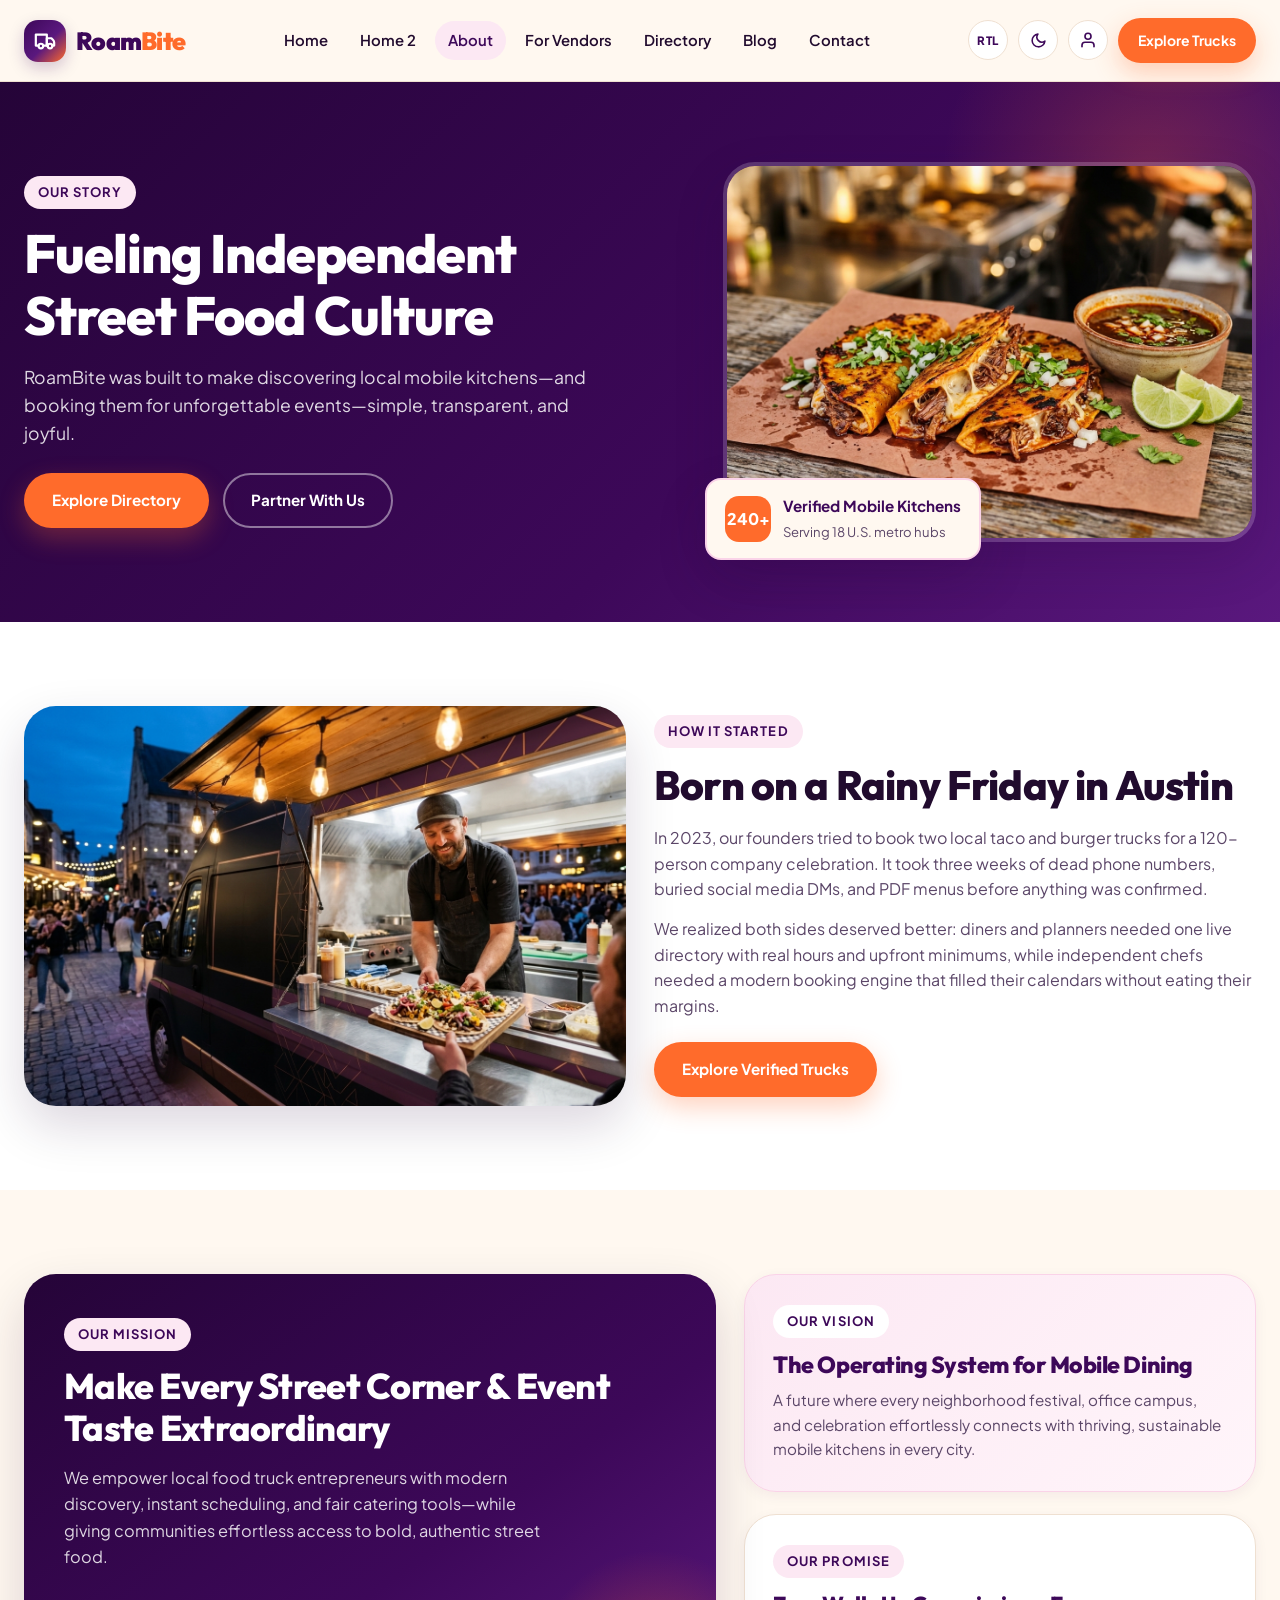
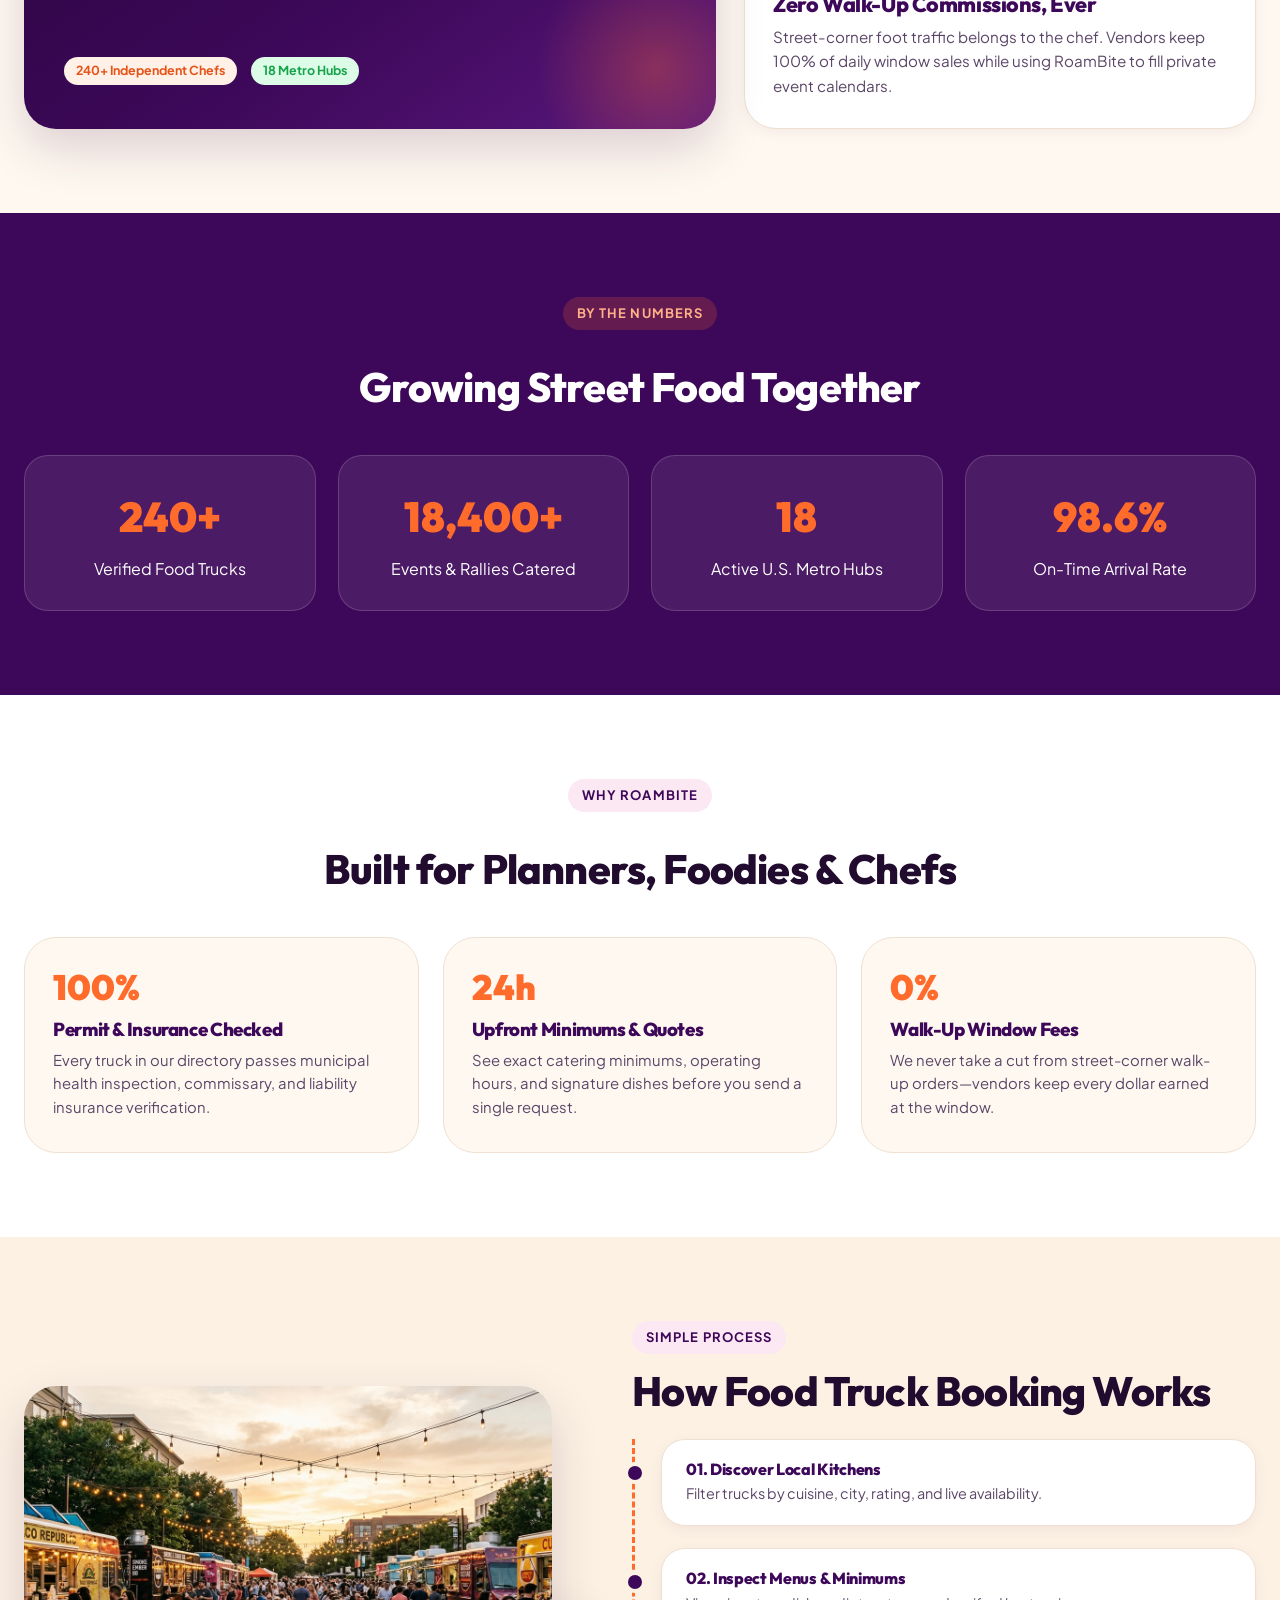
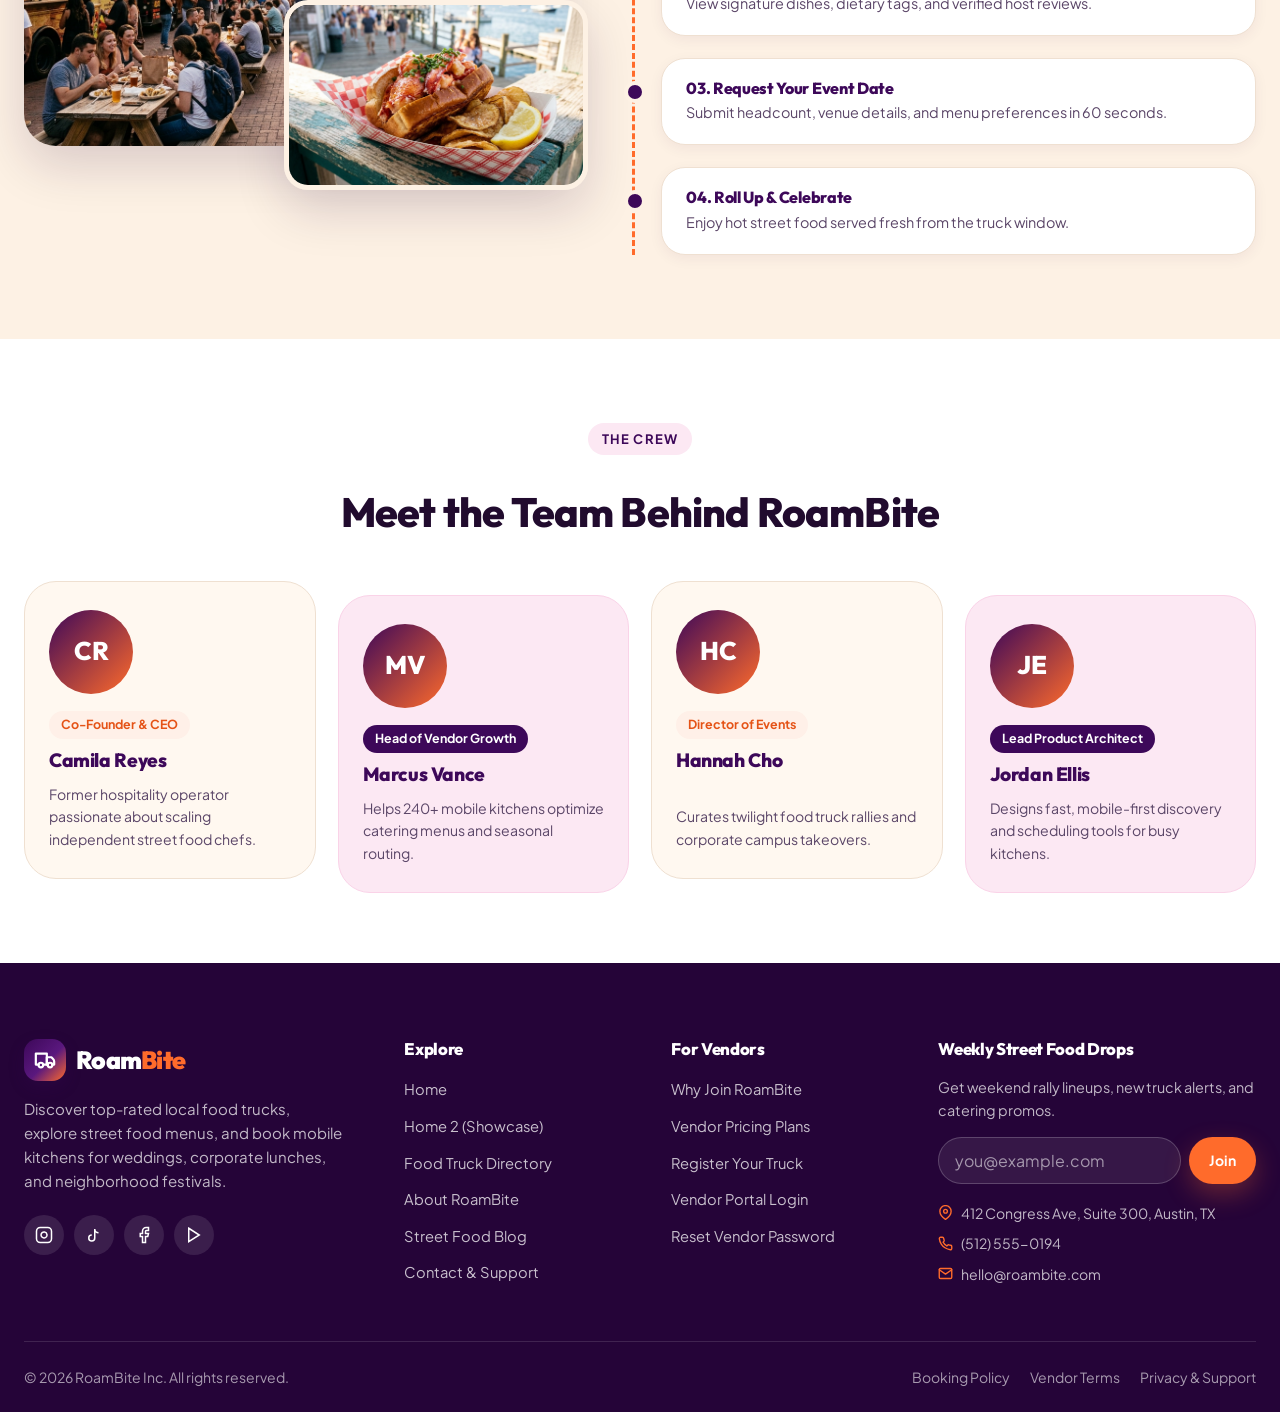
==== about.html @ f2bfe7a2 "first commit" ====
﻿<!DOCTYPE html>
<html lang="en">
<head>
  <meta charset="UTF-8">
  <meta name="viewport" content="width=device-width, initial-scale=1.0">
  <title>About RoamBite — Our Mission, Story & Team</title>
  <meta name="description" content="Learn how RoamBite connects hungry communities and event planners with independent local food truck chefs.">
  <link rel="preconnect" href="https://fonts.googleapis.com">
  <link rel="preconnect" href="https://fonts.gstatic.com" crossorigin>
  <link href="https://fonts.googleapis.com/css2?family=Outfit:wght@600;700;800;900&family=Plus+Jakarta+Sans:wght@400;500;600;700;800&display=swap" rel="stylesheet">
  <link rel="stylesheet" href="css/styles.css">
  <link rel="stylesheet" href="css/pages.css">
</head>
<body data-page="about">
  <header id="site-header"></header>

  <main>
    <!-- 1. About Hero -->
    <section class="page-hero">
      <div class="container page-hero-grid">
        <div class="page-hero-content">
          <span class="eyebrow">Our Story</span>
          <h1>Fueling Independent Street Food Culture</h1>
          <p>RoamBite was built to make discovering local mobile kitchens—and booking them for unforgettable events—simple, transparent, and joyful.</p>
          <div class="page-hero-actions">
            <a href="directory.html" class="btn btn-primary">Explore Directory</a>
            <a href="for-vendors.html" class="btn btn-outline-light">Partner With Us</a>
          </div>
        </div>
        <div class="page-hero-media">
          <div class="page-hero-frame">
            <img src="assets/images/truck-tacos.jpg" alt="Artisan quesabirria tacos from a local food truck">
          </div>
          <div class="page-hero-badge">
            <div class="hero-floating-icon">240+</div>
            <div>
              <strong style="display:block; font-size:0.95rem;">Verified Mobile Kitchens</strong>
              <span style="font-size:0.82rem; color:var(--text-secondary);">Serving 18 U.S. metro hubs</span>
            </div>
          </div>
        </div>
      </div>
    </section>

    <!-- 2. Origin Story Split -->
    <section class="section bg-white">
      <div class="container grid-2" style="align-items:center;">
        <div style="border-radius:var(--radius-xl); overflow:hidden; box-shadow:var(--shadow-lg);">
          <img src="assets/images/hero-truck.jpg" alt="Food truck serving customers at dusk" style="width:100%; height:400px;">
        </div>
        <div>
          <span class="eyebrow">How It Started</span>
          <h2 class="section-title" style="margin-bottom:16px;">Born on a Rainy Friday in Austin</h2>
          <p style="color:var(--text-secondary); margin-bottom:14px;">In 2023, our founders tried to book two local taco and burger trucks for a 120-person company celebration. It took three weeks of dead phone numbers, buried social media DMs, and PDF menus before anything was confirmed.</p>
          <p style="color:var(--text-secondary); margin-bottom:24px;">We realized both sides deserved better: diners and planners needed one live directory with real hours and upfront minimums, while independent chefs needed a modern booking engine that filled their calendars without eating their margins.</p>
          <a href="directory.html" class="btn btn-primary">Explore Verified Trucks</a>
        </div>
      </div>
    </section>

    <!-- 3. Mission & Vision (Asymmetric Editorial Bento) -->
    <section class="section bg-cream">
      <div class="container mission-bento">
        <div class="mission-hero-card">
          <div>
            <span class="eyebrow">Our Mission</span>
            <h3 style="font-size:clamp(1.7rem, 2.8vw, 2.3rem); margin-bottom:16px; line-height:1.18;">Make Every Street Corner & Event Taste Extraordinary</h3>
            <p style="color:rgba(255,255,255,0.84); font-size:1.02rem; max-width:500px;">We empower local food truck entrepreneurs with modern discovery, instant scheduling, and fair catering tools—while giving communities effortless access to bold, authentic street food.</p>
          </div>
          <div style="margin-top:28px; display:flex; align-items:center; gap:14px;">
            <span class="badge badge-booking">240+ Independent Chefs</span>
            <span class="badge badge-open">18 Metro Hubs</span>
          </div>
        </div>

        <div class="vision-stack">
          <div class="vision-card pink-tint">
            <span class="eyebrow" style="background:var(--white);">Our Vision</span>
            <h3 style="font-size:1.45rem; color:var(--purple-deep); margin-bottom:10px;">The Operating System for Mobile Dining</h3>
            <p style="color:var(--text-secondary); font-size:0.95rem;">A future where every neighborhood festival, office campus, and celebration effortlessly connects with thriving, sustainable mobile kitchens in every city.</p>
          </div>
          <div class="vision-card">
            <span class="eyebrow">Our Promise</span>
            <h3 style="font-size:1.35rem; color:var(--purple-deep); margin-bottom:8px;">Zero Walk-Up Commissions, Ever</h3>
            <p style="color:var(--text-secondary); font-size:0.95rem;">Street-corner foot traffic belongs to the chef. Vendors keep 100% of daily window sales while using RoamBite to fill private event calendars.</p>
          </div>
        </div>
      </div>
    </section>

    <!-- 4. Platform Statistics -->
    <section class="section bg-purple reveal">
      <div class="container">
        <div class="section-header centered">
          <span class="eyebrow">By the Numbers</span>
          <h2 class="section-title">Growing Street Food Together</h2>
        </div>
        <div class="grid-4">
          <div class="stat-card">
            <div class="stat-number">240+</div>
            <p>Verified Food Trucks</p>
          </div>
          <div class="stat-card">
            <div class="stat-number">18,400+</div>
            <p>Events & Rallies Catered</p>
          </div>
          <div class="stat-card">
            <div class="stat-number">18</div>
            <p>Active U.S. Metro Hubs</p>
          </div>
          <div class="stat-card">
            <div class="stat-number">98.6%</div>
            <p>On-Time Arrival Rate</p>
          </div>
        </div>
      </div>
    </section>

    <!-- 5. Platform Benefits (Metric-Driven Showcase) -->
    <section class="section bg-white reveal">
      <div class="container">
        <div class="section-header centered">
          <span class="eyebrow">Why RoamBite</span>
          <h2 class="section-title">Built for Planners, Foodies & Chefs</h2>
        </div>
        <div class="feature-metric-grid">
          <div class="feature-metric-card">
            <div class="metric-pill-num">100%</div>
            <h3 style="color:var(--purple-deep); margin-bottom:8px;">Permit & Insurance Checked</h3>
            <p style="color:var(--text-secondary); font-size:0.93rem;">Every truck in our directory passes municipal health inspection, commissary, and liability insurance verification.</p>
          </div>
          <div class="feature-metric-card">
            <div class="metric-pill-num">24h</div>
            <h3 style="color:var(--purple-deep); margin-bottom:8px;">Upfront Minimums & Quotes</h3>
            <p style="color:var(--text-secondary); font-size:0.93rem;">See exact catering minimums, operating hours, and signature dishes before you send a single request.</p>
          </div>
          <div class="feature-metric-card">
            <div class="metric-pill-num">0%</div>
            <h3 style="color:var(--purple-deep); margin-bottom:8px;">Walk-Up Window Fees</h3>
            <p style="color:var(--text-secondary); font-size:0.93rem;">We never take a cut from street-corner walk-up orders—vendors keep every dollar earned at the window.</p>
          </div>
        </div>
      </div>
    </section>

    <!-- 6. How RoamBite Works (Overlapping Photos + Connected Vertical Track) -->
    <section class="section bg-cream-warm reveal">
      <div class="container process-split">
        <div class="overlap-photo-stack">
          <img src="assets/images/hero-festival.jpg" alt="Outdoor food truck rally" class="overlap-photo-main">
          <img src="assets/images/truck-lobster.jpg" alt="Warm butter lobster roll" class="overlap-photo-accent">
        </div>
        <div>
          <span class="eyebrow">Simple Process</span>
          <h2 class="section-title" style="margin-bottom:24px;">How Food Truck Booking Works</h2>
          <div class="vertical-track">
            <div class="vertical-track-item">
              <span class="vertical-track-dot"></span>
              <h4 style="color:var(--purple-deep); margin-bottom:4px;">01. Discover Local Kitchens</h4>
              <p style="font-size:0.9rem; color:var(--text-secondary);">Filter trucks by cuisine, city, rating, and live availability.</p>
            </div>
            <div class="vertical-track-item">
              <span class="vertical-track-dot"></span>
              <h4 style="color:var(--purple-deep); margin-bottom:4px;">02. Inspect Menus & Minimums</h4>
              <p style="font-size:0.9rem; color:var(--text-secondary);">View signature dishes, dietary tags, and verified host reviews.</p>
            </div>
            <div class="vertical-track-item">
              <span class="vertical-track-dot"></span>
              <h4 style="color:var(--purple-deep); margin-bottom:4px;">03. Request Your Event Date</h4>
              <p style="font-size:0.9rem; color:var(--text-secondary);">Submit headcount, venue details, and menu preferences in 60 seconds.</p>
            </div>
            <div class="vertical-track-item">
              <span class="vertical-track-dot"></span>
              <h4 style="color:var(--purple-deep); margin-bottom:4px;">04. Roll Up & Celebrate</h4>
              <p style="font-size:0.9rem; color:var(--text-secondary);">Enjoy hot street food served fresh from the truck window.</p>
            </div>
          </div>
        </div>
      </div>
    </section>

    <!-- 7. Leadership Team (Unique Staggered Profile Cards) -->
    <section class="section bg-white reveal">
      <div class="container">
        <div class="section-header centered">
          <span class="eyebrow">The Crew</span>
          <h2 class="section-title">Meet the Team Behind RoamBite</h2>
        </div>
        <div class="team-editorial-grid">
          <div class="team-profile-card">
            <div>
              <div class="team-avatar" style="margin:0 0 16px 0;">CR</div>
              <span class="badge badge-booking" style="margin-bottom:10px;">Co-Founder & CEO</span>
              <h3 style="color:var(--purple-deep); font-size:1.2rem;">Camila Reyes</h3>
            </div>
            <p style="font-size:0.88rem; color:var(--text-secondary); margin-top:12px;">Former hospitality operator passionate about scaling independent street food chefs.</p>
          </div>
          <div class="team-profile-card">
            <div>
              <div class="team-avatar" style="margin:0 0 16px 0;">MV</div>
              <span class="badge badge-purple" style="margin-bottom:10px;">Head of Vendor Growth</span>
              <h3 style="color:var(--purple-deep); font-size:1.2rem;">Marcus Vance</h3>
            </div>
            <p style="font-size:0.88rem; color:var(--text-secondary); margin-top:12px;">Helps 240+ mobile kitchens optimize catering menus and seasonal routing.</p>
          </div>
          <div class="team-profile-card">
            <div>
              <div class="team-avatar" style="margin:0 0 16px 0;">HC</div>
              <span class="badge badge-booking" style="margin-bottom:10px;">Director of Events</span>
              <h3 style="color:var(--purple-deep); font-size:1.2rem;">Hannah Cho</h3>
            </div>
            <p style="font-size:0.88rem; color:var(--text-secondary); margin-top:12px;">Curates twilight food truck rallies and corporate campus takeovers.</p>
          </div>
          <div class="team-profile-card">
            <div>
              <div class="team-avatar" style="margin:0 0 16px 0;">JE</div>
              <span class="badge badge-purple" style="margin-bottom:10px;">Lead Product Architect</span>
              <h3 style="color:var(--purple-deep); font-size:1.2rem;">Jordan Ellis</h3>
            </div>
            <p style="font-size:0.88rem; color:var(--text-secondary); margin-top:12px;">Designs fast, mobile-first discovery and scheduling tools for busy kitchens.</p>
          </div>
        </div>
      </div>
    </section>
  </main>

  <footer id="site-footer"></footer>

  <script src="js/data.js"></script>
  <script src="js/app-state.js"></script>
  <script src="js/components.js"></script>
  <script src="js/main.js"></script>
</body>
</html>
---- css/styles.css ----
/* ==========================================================================
   RoamBite — Food Truck Booking & Directory Platform
   Design System & Global Styles
   Inspired by Deep Purple, Warm Orange, Soft Cream, Off-White & Light Pink
   ========================================================================== */

:root {
  /* Core Palette */
  --purple-deep: #3D0859;
  --purple-dark: #250438;
  --purple-mid: #5A187E;
  --purple-light: #7B2FA3;
  --purple-tint: #F5ECFA;

  --orange-warm: #FF6B2B;
  --orange-bright: #FF5511;
  --orange-hover: #E55317;
  --orange-soft: #FFF0E8;

  --cream-soft: #FFF8F0;
  --cream-warm: #FDF1E4;
  --cream-border: #EFE0D1;

  --off-white: #FCF9F7;
  --white: #FFFFFF;

  --pink-light: #FCE8F3;
  --pink-soft: #FAD3E8;
  --pink-accent: #E85D9E;

  /* Text & Neutrals */
  --text-main: #210B2E;
  --text-secondary: #5B4668;
  --text-muted: #7F6D8A;
  --border-subtle: #EBDCE8;

  /* Semantic */
  --success: #16A34A;
  --success-bg: #DCFCE7;
  --warning: #D97706;
  --warning-bg: #FEF3C7;
  --danger: #DC2626;
  --danger-bg: #FEE2E2;

  /* Typography */
  --font-display: 'Outfit', -apple-system, BlinkMacSystemFont, 'Segoe UI', sans-serif;
  --font-body: 'Plus Jakarta Sans', -apple-system, BlinkMacSystemFont, 'Segoe UI', sans-serif;

  /* Radii & Shadows */
  --radius-sm: 10px;
  --radius-md: 16px;
  --radius-lg: 24px;
  --radius-xl: 32px;
  --radius-pill: 9999px;

  --shadow-sm: 0 4px 14px rgba(61, 8, 89, 0.06);
  --shadow-md: 0 10px 30px rgba(61, 8, 89, 0.10);
  --shadow-lg: 0 20px 50px rgba(37, 4, 56, 0.16);
  --shadow-orange: 0 10px 26px rgba(255, 107, 43, 0.30);

  /* Layout */
  --container-max: 1280px;
  --header-height: 82px;
  --transition: all 0.25s cubic-bezier(0.25, 0.8, 0.25, 1);
}

/* Dark Theme Tokens & Full High-Contrast Overrides */
[data-theme="dark"] {
  --off-white: #12051C;
  --cream-soft: #190926;
  --cream-warm: #210D33;
  --cream-border: #3F1F5C;
  --pink-light: #2B113F;
  --pink-soft: #4D246B;
  --text-main: #F8F3FC;
  --text-secondary: #D7C7E8;
  --text-muted: #B69FD0;
  --border-subtle: #3F1F5C;
  --shadow-sm: 0 4px 16px rgba(0, 0, 0, 0.4);
  --shadow-md: 0 12px 32px rgba(0, 0, 0, 0.5);
  --shadow-lg: 0 20px 50px rgba(0, 0, 0, 0.65);
}

[data-theme="dark"] .bg-white,
[data-theme="dark"] .truck-card,
[data-theme="dark"] .truck-row-card,
[data-theme="dark"] .favorite-mini-row,
[data-theme="dark"] .testimonial-card,
[data-theme="dark"] .event-card,
[data-theme="dark"] .blog-card,
[data-theme="dark"] .blog-featured,
[data-theme="dark"] .step-card,
[data-theme="dark"] .vision-card,
[data-theme="dark"] .feature-metric-card,
[data-theme="dark"] .vendor-bento-card,
[data-theme="dark"] .vendor-ribbon-item,
[data-theme="dark"] .checklist-card,
[data-theme="dark"] .pricing-card,
[data-theme="dark"] .faq-item,
[data-theme="dark"] .directory-filter-bar,
[data-theme="dark"] .city-hub-pill,
[data-theme="dark"] .support-channel-row,
[data-theme="dark"] .metro-stat-tile,
[data-theme="dark"] .rally-alert-card,
[data-theme="dark"] .guarantee-pill-row,
[data-theme="dark"] .team-profile-card,
[data-theme="dark"] .team-card,
[data-theme="dark"] .vertical-track-item,
[data-theme="dark"] .modal-dialog,
[data-theme="dark"] .account-menu,
[data-theme="dark"] .dash-panel,
[data-theme="dark"] .kpi-tile,
[data-theme="dark"] .dash-dropdown-menu,
[data-theme="dark"] .menu-food-card,
[data-theme="dark"] .access-gate-card,
[data-theme="dark"] .auth-shell,
[data-theme="dark"] .cat-pill,
[data-theme="dark"] .tab-pill,
[data-theme="dark"] .hero-search-box,
[data-theme="dark"] .hero-floating-card,
[data-theme="dark"] .page-hero-badge,
[data-theme="dark"] .dash-search-wrap,
[data-theme="dark"] .calendar-cell,
[data-theme="dark"] .timeline-step,
[data-theme="dark"] .kpi-tile.cream,
[data-theme="dark"] .kpi-tile.pink,
[data-theme="dark"] .contact-form-card,
[data-theme="dark"] .map-showcase-card {
  background-color: #1E0C2E !important;
  border-color: #3F1F5C !important;
  color: #F8F3FC;
}

.contact-form-card {
  background: var(--white);
}

@media (max-width: 900px) {
  .map-showcase-card {
    grid-template-columns: 1fr !important;
  }
}

[data-theme="dark"] .vendor-icon-circle {
  background: #3A1A54 !important;
  color: #FFB694 !important;
}

[data-theme="dark"] .btn-cream {
  background: #FFFFFF !important;
  color: #3D0859 !important;
  border-color: #FFFFFF !important;
}

[data-theme="dark"] .btn-cream:hover {
  background: #FCE8F3 !important;
  color: #250438 !important;
}

[data-theme="dark"] .cuisine-card {
  background: linear-gradient(165deg, #241036 0%, #1A0928 100%);
  border-color: #3F1F5C;
}

[data-theme="dark"] .cuisine-emoji {
  background: #36184F;
}

[data-theme="dark"] .cuisine-emoji svg {
  stroke: #FFB694;
}

[data-theme="dark"] .site-header {
  background: rgba(18, 5, 28, 0.94);
}

[data-theme="dark"] .site-header.scrolled {
  background: rgba(25, 9, 38, 0.97);
}

[data-theme="dark"] h1,
[data-theme="dark"] h2,
[data-theme="dark"] h3,
[data-theme="dark"] h4,
[data-theme="dark"] .section-title,
[data-theme="dark"] .truck-name,
[data-theme="dark"] .truck-rating,
[data-theme="dark"] .cuisine-card h3,
[data-theme="dark"] .brand-logo,
[data-theme="dark"] .modal-header h3,
[data-theme="dark"] .faq-question,
[data-theme="dark"] .form-label,
[data-theme="dark"] .nav-link.active,
[data-theme="dark"] .nav-link:hover,
[data-theme="dark"] .account-menu a,
[data-theme="dark"] .author-avatar,
[data-theme="dark"] [style*="color:var(--purple-deep)"] {
  color: #F8F3FC !important;
}

[data-theme="dark"] .hero-title span {
  color: var(--orange-warm) !important;
}

[data-theme="dark"] .eyebrow,
[data-theme="dark"] .badge-pink,
[data-theme="dark"] .cuisine-card span {
  background: #3A1A54 !important;
  color: #FFD7C2 !important;
}

[data-theme="dark"] .nav-link.active {
  background: #3A1A54 !important;
}

[data-theme="dark"] .btn-outline,
[data-theme="dark"] .hscroll-btn,
[data-theme="dark"] .header-icon-btn,
[data-theme="dark"] .account-trigger,
[data-theme="dark"] .mobile-toggle,
[data-theme="dark"] .modal-close {
  background: #241036;
  color: #F8F3FC !important;
  border-color: #6B3D94 !important;
}

[data-theme="dark"] .btn-outline:hover,
[data-theme="dark"] .hscroll-btn:hover {
  background: var(--orange-warm);
  border-color: var(--orange-warm) !important;
  color: #FFFFFF !important;
}

[data-theme="dark"] .form-control,
[data-theme="dark"] .hero-search-field input,
[data-theme="dark"] .hero-search-field select,
[data-theme="dark"] .dash-search-wrap input {
  background: #14061E;
  color: #F8F3FC;
  border-color: #4D246B;
}

[data-theme="dark"] .hero-search-field input,
[data-theme="dark"] .hero-search-field select {
  background: transparent;
}

[data-theme="dark"] .hero-search-field select option,
[data-theme="dark"] .form-control option {
  background: #1E0C2E;
  color: #F8F3FC;
}

[data-theme="dark"] .hero-home2 {
  background: #190926;
}

[data-theme="dark"] .modal-header {
  background: #261038;
}

[data-theme="dark"] .spotlight-card,
[data-theme="dark"] .pricing-card.featured,
[data-theme="dark"] .concierge-showcase-card,
[data-theme="dark"] .vision-card.pink-tint {
  background: linear-gradient(145deg, #27103B 0%, #1C0A2C 100%) !important;
  border-color: #4D246B !important;
  color: #F8F3FC !important;
}

[data-theme="dark"] .dash-table tr:hover td {
  background: #261038;
}

/* Reset & Base */
*, *::before, *::after {
  box-sizing: border-box;
  margin: 0;
  padding: 0;
}

html {
  scroll-behavior: smooth;
  font-size: 16px;
}

body {
  font-family: var(--font-body);
  background-color: var(--off-white);
  color: var(--text-main);
  line-height: 1.6;
  overflow-x: hidden;
  -webkit-font-smoothing: antialiased;
}

img {
  max-width: 100%;
  display: block;
  object-fit: cover;
}

a {
  color: inherit;
  text-decoration: none;
  transition: var(--transition);
}

button, input, select, textarea {
  font-family: inherit;
  font-size: inherit;
}

ul, ol {
  list-style: none;
}

/* Container & Sections */
.container {
  width: 100%;
  max-width: var(--container-max);
  margin: 0 auto;
  padding: 0 24px;
}

.section {
  padding: 84px 0;
  position: relative;
}

.section-sm {
  padding: 56px 0;
}

.bg-cream { background-color: var(--cream-soft); }
.bg-cream-warm { background-color: var(--cream-warm); }
.bg-pink { background-color: var(--pink-light); }
.bg-purple {
  background-color: var(--purple-deep);
  color: var(--white);
}
.bg-purple-dark {
  background-color: var(--purple-dark);
  color: var(--white);
}
.bg-white { background-color: var(--white); }

/* Typography Helpers */
h1, h2, h3, h4, h5 {
  font-family: var(--font-display);
  font-weight: 800;
  line-height: 1.15;
  letter-spacing: -0.02em;
}

.section-header {
  display: flex;
  flex-wrap: wrap;
  align-items: flex-end;
  justify-content: space-between;
  gap: 20px;
  margin-bottom: 44px;
}

.section-header.centered {
  flex-direction: column;
  align-items: center;
  text-align: center;
  max-width: 720px;
  margin-left: auto;
  margin-right: auto;
}

.eyebrow {
  display: inline-flex;
  align-items: center;
  gap: 8px;
  font-size: 0.8125rem;
  font-weight: 700;
  text-transform: uppercase;
  letter-spacing: 0.08em;
  padding: 6px 14px;
  border-radius: var(--radius-pill);
  background: var(--pink-light);
  color: var(--purple-deep);
  margin-bottom: 14px;
}

.bg-purple .eyebrow,
.bg-purple-dark .eyebrow {
  background: rgba(255, 107, 43, 0.2);
  color: #FFB088;
}

.section-title {
  font-size: clamp(1.9rem, 3.2vw, 2.75rem);
  color: inherit;
}

.section-subtitle {
  font-size: 1.0625rem;
  color: var(--text-secondary);
  margin-top: 12px;
  max-width: 620px;
}

.bg-purple .section-subtitle,
.bg-purple-dark .section-subtitle {
  color: rgba(255, 255, 255, 0.8);
}

/* Buttons */
.btn {
  display: inline-flex;
  align-items: center;
  justify-content: center;
  gap: 8px;
  padding: 13px 26px;
  border-radius: var(--radius-pill);
  font-weight: 700;
  font-size: 0.95rem;
  border: 2px solid transparent;
  cursor: pointer;
  transition: var(--transition);
  white-space: nowrap;
}

.btn-sm {
  padding: 9px 18px;
  font-size: 0.875rem;
}

.btn-lg {
  padding: 16px 34px;
  font-size: 1.05rem;
}

.btn-primary {
  background: var(--orange-warm);
  color: var(--white);
  box-shadow: var(--shadow-orange);
}

.btn-primary:hover {
  background: var(--orange-hover);
  transform: translateY(-2px);
}

.btn-purple {
  background: var(--purple-deep);
  color: var(--white);
  box-shadow: var(--shadow-sm);
}

.btn-purple:hover {
  background: var(--purple-mid);
  transform: translateY(-2px);
}

.btn-outline {
  background: transparent;
  color: var(--purple-deep);
  border-color: var(--purple-deep);
}

.btn-outline:hover {
  background: var(--purple-deep);
  color: var(--white);
}

.btn-outline-light {
  background: transparent;
  color: var(--white);
  border-color: rgba(255, 255, 255, 0.45);
}

.btn-outline-light:hover {
  background: var(--white);
  color: var(--purple-deep);
}

.btn-cream {
  background: var(--cream-soft);
  color: var(--purple-deep);
}

.btn-cream:hover {
  background: var(--pink-light);
  transform: translateY(-2px);
}

/* Badges & Pills */
.badge {
  display: inline-flex;
  align-items: center;
  gap: 5px;
  padding: 4px 12px;
  border-radius: var(--radius-pill);
  font-size: 0.78rem;
  font-weight: 700;
}

.badge-open {
  background: var(--success-bg);
  color: var(--success);
}

.badge-booking {
  background: var(--orange-soft);
  color: var(--orange-hover);
}

.badge-pink {
  background: var(--pink-light);
  color: var(--purple-deep);
}

.badge-purple {
  background: var(--purple-deep);
  color: var(--white);
}

/* ==========================================================================
   Header & Navigation
   ========================================================================== */
.site-header {
  position: sticky;
  top: 0;
  z-index: 1000;
  background: rgba(255, 248, 240, 0.94);
  backdrop-filter: blur(14px);
  border-bottom: 1px solid var(--cream-border);
  height: var(--header-height);
  transition: var(--transition);
}

.site-header.scrolled {
  box-shadow: var(--shadow-sm);
  background: rgba(255, 255, 255, 0.97);
}

.header-inner {
  display: flex;
  align-items: center;
  justify-content: space-between;
  height: 100%;
  gap: 20px;
}

.brand-logo {
  display: inline-flex;
  align-items: center;
  gap: 10px;
  font-family: var(--font-display);
  font-weight: 900;
  font-size: 1.55rem;
  color: var(--purple-deep);
  letter-spacing: -0.03em;
  flex-shrink: 0;
}

.brand-icon {
  width: 42px;
  height: 42px;
  border-radius: 14px;
  background: linear-gradient(135deg, var(--purple-deep) 0%, var(--purple-mid) 55%, var(--orange-warm) 100%);
  display: grid;
  place-items: center;
  color: var(--white);
  box-shadow: 0 6px 16px rgba(61, 8, 89, 0.22);
}

.brand-logo span em {
  font-style: normal;
  color: var(--orange-warm);
}

.nav-links {
  display: flex;
  align-items: center;
  gap: 6px;
}

.nav-link {
  padding: 8px 13px;
  border-radius: var(--radius-pill);
  font-weight: 600;
  font-size: 0.93rem;
  color: var(--text-main);
}

.nav-link:hover,
.nav-link.active {
  background: var(--pink-light);
  color: var(--purple-deep);
}

.header-actions {
  display: flex;
  align-items: center;
  gap: 10px;
  flex-shrink: 0;
}

.header-icon-btn {
  width: 40px;
  height: 40px;
  border-radius: 50%;
  background: var(--white);
  border: 1.5px solid var(--cream-border);
  color: var(--purple-deep);
  display: inline-flex;
  align-items: center;
  justify-content: center;
  font-size: 0.72rem;
  font-weight: 800;
  letter-spacing: 0.03em;
  cursor: pointer;
  transition: var(--transition);
}

[data-theme="dark"] .header-icon-btn,
[data-theme="dark"] .account-trigger {
  color: var(--text-main);
}

.header-icon-btn:hover,
.header-icon-btn.active {
  border-color: var(--orange-warm);
  background: var(--pink-light);
  color: var(--purple-deep);
}

[data-theme="dark"] .header-icon-btn:hover,
[data-theme="dark"] .header-icon-btn.active {
  color: var(--orange-warm);
}

/* Account Dropdown (Icon Only) */
.account-dropdown {
  position: relative;
}

.account-trigger {
  width: 40px;
  height: 40px;
  padding: 0;
  border-radius: 50%;
  background: var(--white);
  border: 1.5px solid var(--cream-border);
  color: var(--purple-deep);
  display: inline-flex;
  align-items: center;
  justify-content: center;
  cursor: pointer;
  transition: var(--transition);
}

.account-trigger:hover {
  border-color: var(--purple-deep);
  background: var(--pink-light);
}

[dir="rtl"] .account-menu {
  right: auto;
  left: 0;
}

.account-menu {
  position: absolute;
  top: calc(100% + 10px);
  right: 0;
  min-width: 230px;
  background: var(--white);
  border-radius: var(--radius-md);
  border: 1px solid var(--cream-border);
  box-shadow: var(--shadow-lg);
  padding: 8px;
  opacity: 0;
  visibility: hidden;
  transform: translateY(-8px);
  transition: var(--transition);
  z-index: 1050;
}

.account-dropdown.open .account-menu {
  opacity: 1;
  visibility: visible;
  transform: translateY(0);
}

.account-menu-header {
  padding: 10px 12px 8px;
  font-size: 0.78rem;
  font-weight: 700;
  text-transform: uppercase;
  letter-spacing: 0.06em;
  color: var(--text-muted);
  border-bottom: 1px solid var(--cream-border);
  margin-bottom: 6px;
}

.account-menu a {
  display: flex;
  align-items: center;
  gap: 10px;
  padding: 10px 12px;
  border-radius: var(--radius-sm);
  font-weight: 600;
  font-size: 0.92rem;
  color: var(--text-main);
}

.account-menu a:hover {
  background: var(--cream-soft);
  color: var(--purple-deep);
}

/* Mobile Menu Button */
.mobile-toggle {
  display: none;
  width: 44px;
  height: 44px;
  border-radius: 12px;
  border: 1.5px solid var(--cream-border);
  background: var(--white);
  color: var(--purple-deep);
  align-items: center;
  justify-content: center;
  cursor: pointer;
}

.mobile-drawer {
  display: none;
  position: fixed;
  inset: var(--header-height) 0 0 0;
  background: var(--cream-soft);
  z-index: 999;
  padding: 24px;
  overflow-y: auto;
  flex-direction: column;
  gap: 16px;
}

.mobile-drawer.open {
  display: flex;
}

.mobile-nav-list {
  display: flex;
  flex-direction: column;
  gap: 6px;
}

.mobile-nav-list a {
  display: flex;
  align-items: center;
  justify-content: space-between;
  padding: 14px 16px;
  border-radius: var(--radius-md);
  background: var(--white);
  font-weight: 700;
  color: var(--purple-deep);
  border: 1px solid var(--cream-border);
}

.mobile-nav-list a.active {
  background: var(--purple-deep);
  color: var(--white);
}

/* ==========================================================================
   Reusable Cards & Grids
   ========================================================================== */
.grid-2 {
  display: grid;
  grid-template-columns: repeat(2, 1fr);
  gap: 28px;
}

.grid-3 {
  display: grid;
  grid-template-columns: repeat(3, 1fr);
  gap: 26px;
}

.grid-4 {
  display: grid;
  grid-template-columns: repeat(4, 1fr);
  gap: 22px;
}

/* Food Truck Card */
.truck-card {
  background: var(--white);
  border-radius: var(--radius-lg);
  border: 1px solid var(--cream-border);
  overflow: hidden;
  box-shadow: var(--shadow-sm);
  transition: var(--transition);
  display: flex;
  flex-direction: column;
}

.truck-card:hover {
  transform: translateY(-6px);
  box-shadow: var(--shadow-md);
  border-color: var(--pink-soft);
}

.truck-card-media {
  position: relative;
  height: 220px;
  overflow: hidden;
  background: var(--cream-warm);
}

.truck-card-media img {
  width: 100%;
  height: 100%;
  object-fit: cover;
  transition: transform 0.45s ease;
}

.truck-card:hover .truck-card-media img {
  transform: scale(1.06);
}

.truck-card-badges {
  position: absolute;
  top: 14px;
  left: 14px;
  right: 14px;
  display: flex;
  justify-content: space-between;
  align-items: flex-start;
  gap: 8px;
  pointer-events: none;
}

.truck-price-pill {
  background: rgba(37, 4, 56, 0.86);
  color: var(--white);
  padding: 4px 11px;
  border-radius: var(--radius-pill);
  font-size: 0.8rem;
  font-weight: 700;
  backdrop-filter: blur(6px);
}

.truck-card-body {
  padding: 20px 22px 22px;
  display: flex;
  flex-direction: column;
  flex: 1;
}

.truck-card-top {
  display: flex;
  justify-content: space-between;
  align-items: flex-start;
  gap: 10px;
  margin-bottom: 6px;
}

.truck-name {
  font-size: 1.22rem;
  color: var(--purple-deep);
}

.truck-rating {
  display: inline-flex;
  align-items: center;
  gap: 4px;
  background: var(--cream-soft);
  padding: 4px 9px;
  border-radius: var(--radius-pill);
  font-weight: 800;
  font-size: 0.85rem;
  color: var(--purple-deep);
  flex-shrink: 0;
}

.truck-rating svg {
  color: var(--orange-warm);
}

.truck-cuisine {
  font-size: 0.88rem;
  font-weight: 700;
  color: var(--orange-warm);
  margin-bottom: 10px;
}

.truck-desc {
  font-size: 0.92rem;
  color: var(--text-secondary);
  margin-bottom: 16px;
  line-height: 1.5;
}

.truck-meta {
  display: flex;
  flex-direction: column;
  gap: 6px;
  font-size: 0.85rem;
  color: var(--text-muted);
  margin-bottom: 18px;
  padding-top: 12px;
  border-top: 1px dashed var(--cream-border);
}

.truck-meta-item {
  display: flex;
  align-items: center;
  gap: 8px;
}

.truck-card-actions {
  margin-top: auto;
  display: grid;
  grid-template-columns: 1fr 1fr;
  gap: 10px;
}

/* ==========================================================================
   Footer
   ========================================================================== */
.site-footer {
  background: var(--purple-dark);
  color: rgba(255, 255, 255, 0.85);
  padding-top: 76px;
}

.footer-grid {
  display: grid;
  grid-template-columns: 1.5fr 1fr 1fr 1.4fr;
  gap: 40px;
  padding-bottom: 56px;
  border-bottom: 1px solid rgba(255, 255, 255, 0.12);
}

.footer-brand .brand-logo {
  color: var(--white);
  margin-bottom: 16px;
}

.footer-brand p {
  font-size: 0.94rem;
  color: rgba(255, 255, 255, 0.72);
  margin-bottom: 22px;
  max-width: 320px;
}

.social-links {
  display: flex;
  gap: 10px;
}

.social-link {
  width: 40px;
  height: 40px;
  border-radius: 50%;
  background: rgba(255, 255, 255, 0.1);
  display: grid;
  place-items: center;
  color: var(--white);
}

.social-link:hover {
  background: var(--orange-warm);
  transform: translateY(-2px);
}

.footer-col h4 {
  font-size: 1.05rem;
  color: var(--white);
  margin-bottom: 18px;
}

.footer-links {
  display: flex;
  flex-direction: column;
  gap: 11px;
}

.footer-links a {
  font-size: 0.92rem;
  color: rgba(255, 255, 255, 0.75);
}

.footer-links a:hover {
  color: var(--orange-warm);
  padding-left: 4px;
}

.footer-newsletter-form {
  display: flex;
  gap: 8px;
  margin-top: 14px;
  margin-bottom: 18px;
}

.footer-newsletter-form input {
  flex: 1;
  min-width: 0;
  padding: 12px 16px;
  border-radius: var(--radius-pill);
  border: 1px solid rgba(255, 255, 255, 0.2);
  background: rgba(255, 255, 255, 0.08);
  color: var(--white);
  outline: none;
}

.footer-newsletter-form input::placeholder {
  color: rgba(255, 255, 255, 0.55);
}

.footer-newsletter-form input:focus {
  border-color: var(--orange-warm);
}

.footer-contact-list {
  display: flex;
  flex-direction: column;
  gap: 8px;
  font-size: 0.88rem;
  color: rgba(255, 255, 255, 0.72);
}

.footer-bottom {
  padding: 24px 0;
  display: flex;
  flex-wrap: wrap;
  justify-content: space-between;
  align-items: center;
  gap: 16px;
  font-size: 0.875rem;
  color: rgba(255, 255, 255, 0.6);
}

/* ==========================================================================
   Modals & Toast
   ========================================================================== */
.modal-backdrop {
  position: fixed;
  inset: 0;
  background: rgba(37, 4, 56, 0.68);
  backdrop-filter: blur(6px);
  z-index: 2000;
  display: none;
  align-items: center;
  justify-content: center;
  padding: 20px;
}

.modal-backdrop.open {
  display: flex;
}

.modal-dialog {
  background: var(--white);
  border-radius: var(--radius-xl);
  max-width: 640px;
  width: 100%;
  max-height: 90vh;
  overflow-y: auto;
  box-shadow: var(--shadow-lg);
  position: relative;
  animation: modalPop 0.25s ease;
}

@keyframes modalPop {
  from { opacity: 0; transform: scale(0.95) translateY(10px); }
  to { opacity: 1; transform: scale(1) translateY(0); }
}

.modal-header {
  padding: 24px 28px 18px;
  border-bottom: 1px solid var(--cream-border);
  display: flex;
  align-items: center;
  justify-content: space-between;
  gap: 16px;
  background: var(--cream-soft);
}

.modal-close {
  width: 38px;
  height: 38px;
  border-radius: 50%;
  border: 1px solid var(--cream-border);
  background: var(--white);
  color: var(--purple-deep);
  display: grid;
  place-items: center;
  cursor: pointer;
  font-size: 1.2rem;
  font-weight: 700;
}

.modal-close:hover {
  background: var(--pink-light);
}

.modal-body {
  padding: 26px 28px 30px;
}

.form-grid {
  display: grid;
  grid-template-columns: repeat(2, 1fr);
  gap: 16px;
}

.form-group {
  display: flex;
  flex-direction: column;
  gap: 6px;
}

.form-group.full {
  grid-column: 1 / -1;
}

.form-label {
  font-size: 0.86rem;
  font-weight: 700;
  color: var(--purple-deep);
}

.form-control {
  padding: 12px 15px;
  border-radius: var(--radius-sm);
  border: 1.5px solid var(--cream-border);
  background: var(--off-white);
  color: var(--text-main);
  outline: none;
  transition: var(--transition);
}

.form-control:focus {
  border-color: var(--purple-deep);
  background: var(--white);
  box-shadow: 0 0 0 3px rgba(61, 8, 89, 0.08);
}

/* Toast Notification */
.toast-container {
  position: fixed;
  bottom: 24px;
  right: 24px;
  z-index: 3000;
  display: flex;
  flex-direction: column;
  gap: 10px;
}

.toast {
  background: var(--purple-deep);
  color: var(--white);
  padding: 14px 20px;
  border-radius: var(--radius-md);
  box-shadow: var(--shadow-lg);
  display: flex;
  align-items: center;
  gap: 12px;
  font-weight: 600;
  font-size: 0.92rem;
  border-left: 4px solid var(--orange-warm);
  animation: slideInRight 0.25s ease;
}

@keyframes slideInRight {
  from { opacity: 0; transform: translateX(30px); }
  to { opacity: 1; transform: translateX(0); }
}

/* Reveal Animation */
.reveal {
  opacity: 0;
  transform: translateY(26px);
  transition: opacity 0.65s cubic-bezier(0.22, 1, 0.36, 1), transform 0.65s cubic-bezier(0.22, 1, 0.36, 1);
}

.reveal.visible {
  opacity: 1;
  transform: translateY(0);
}

/* ==========================================================================
   Responsive Breakpoints (1920px, 1024px, 768px, 360px)
   ========================================================================== */
@media (max-width: 1120px) {
  .nav-links {
    display: none;
  }
  .mobile-toggle {
    display: inline-flex;
  }
  .header-actions .btn-primary {
    display: none;
  }
  .grid-4 {
    grid-template-columns: repeat(2, 1fr);
  }
  .footer-grid {
    grid-template-columns: repeat(2, 1fr);
  }
}

@media (max-width: 768px) {
  .section {
    padding: 60px 0;
  }
  .grid-2,
  .grid-3,
  .grid-4,
  .form-grid {
    grid-template-columns: 1fr;
  }
  .footer-grid {
    grid-template-columns: 1fr;
    gap: 32px;
  }
  .header-actions .account-trigger span.label-text {
    display: none;
  }
}

@media (max-width: 480px) {
  .container {
    padding: 0 16px;
  }
  .truck-card-actions {
    grid-template-columns: 1fr;
  }
  .footer-newsletter-form {
    flex-direction: column;
  }
}
---- css/pages.css ----
/* ==========================================================================
   RoamBite — Page-Specific Styles
   ========================================================================== */

/* Shared Page Hero — Unified Height Across All Pages */
.page-hero {
  background: linear-gradient(135deg, var(--purple-dark) 0%, var(--purple-deep) 60%, var(--purple-mid) 100%);
  color: var(--white);
  min-height: 540px;
  padding: 56px 0;
  display: flex;
  align-items: center;
  position: relative;
  overflow: hidden;
}

.page-hero::after {
  content: '';
  position: absolute;
  width: 420px;
  height: 420px;
  border-radius: 50%;
  background: radial-gradient(circle, rgba(255, 107, 43, 0.25) 0%, transparent 70%);
  top: -120px;
  right: -80px;
  pointer-events: none;
}

.page-hero-grid {
  display: grid;
  grid-template-columns: 1.1fr 0.9fr;
  gap: 48px;
  align-items: center;
  position: relative;
  z-index: 2;
}

.page-hero-content {
  position: relative;
  z-index: 2;
  max-width: 640px;
}

.page-hero h1 {
  font-size: clamp(2.2rem, 4.2vw, 3.45rem);
  margin-bottom: 16px;
}

.page-hero p {
  font-size: 1.1rem;
  color: rgba(255, 255, 255, 0.85);
  max-width: 580px;
  margin-bottom: 26px;
}

.page-hero-actions {
  display: flex;
  flex-wrap: wrap;
  gap: 14px;
}

.page-hero-media {
  position: relative;
}

.page-hero-frame {
  border-radius: var(--radius-xl);
  overflow: hidden;
  box-shadow: var(--shadow-lg);
  border: 4px solid rgba(255, 255, 255, 0.18);
  height: 380px;
}

.page-hero-frame img {
  width: 100%;
  height: 100%;
  object-fit: cover;
}

.page-hero-badge {
  position: absolute;
  bottom: -18px;
  left: -18px;
  background: var(--cream-soft);
  color: var(--purple-deep);
  padding: 14px 18px;
  border-radius: var(--radius-md);
  box-shadow: var(--shadow-lg);
  display: flex;
  align-items: center;
  gap: 12px;
  border: 2px solid var(--pink-soft);
}

/* ==========================================================================
   HOME PAGE (index.html)
   ========================================================================== */
.hero-home {
  background: linear-gradient(125deg, var(--purple-dark) 0%, var(--purple-deep) 58%, #541478 100%);
  color: var(--white);
  min-height: 540px;
  padding: 56px 0;
  display: flex;
  align-items: center;
  position: relative;
  overflow: hidden;
}

.hero-home::before {
  content: '';
  position: absolute;
  bottom: -140px;
  left: -100px;
  width: 420px;
  height: 420px;
  border-radius: 50%;
  background: radial-gradient(circle, rgba(250, 211, 232, 0.16) 0%, transparent 70%);
}

.hero-grid {
  display: grid;
  grid-template-columns: 1.12fr 0.88fr;
  gap: 48px;
  align-items: center;
  position: relative;
  z-index: 2;
}

.hero-title {
  font-size: clamp(2.5rem, 4.8vw, 4rem);
  line-height: 1.07;
  margin-bottom: 20px;
}

.hero-title span {
  color: var(--orange-warm);
}

.hero-desc {
  font-size: 1.12rem;
  color: rgba(255, 255, 255, 0.86);
  margin-bottom: 30px;
  max-width: 560px;
}

/* Hero Search Bar */
.hero-search-box {
  background: var(--white);
  padding: 8px;
  border-radius: var(--radius-pill);
  display: flex;
  align-items: center;
  gap: 8px;
  box-shadow: var(--shadow-lg);
  margin-bottom: 20px;
}

.hero-search-field {
  flex: 1;
  display: flex;
  align-items: center;
  gap: 10px;
  padding: 8px 16px;
  color: var(--text-main);
}

.hero-search-field input,
.hero-search-field select {
  border: none;
  outline: none;
  width: 100%;
  background: transparent;
  color: var(--text-main);
  font-weight: 600;
}

.hero-search-divider {
  width: 1px;
  height: 28px;
  background: var(--cream-border);
}

.location-chips {
  display: flex;
  flex-wrap: wrap;
  align-items: center;
  gap: 10px;
  font-size: 0.88rem;
}

.location-chip {
  padding: 6px 14px;
  border-radius: var(--radius-pill);
  background: rgba(255, 255, 255, 0.13);
  border: 1px solid rgba(255, 255, 255, 0.22);
  color: var(--white);
  font-weight: 600;
  cursor: pointer;
  transition: var(--transition);
}

.location-chip:hover,
.location-chip.active {
  background: var(--orange-warm);
  border-color: var(--orange-warm);
}

.hero-visual {
  position: relative;
}

.hero-image-frame {
  border-radius: var(--radius-xl);
  overflow: hidden;
  box-shadow: var(--shadow-lg);
  border: 4px solid rgba(255, 255, 255, 0.18);
  height: 380px;
}

.hero-image-frame img {
  width: 100%;
  height: 100%;
}

.hero-floating-card {
  position: absolute;
  bottom: -20px;
  left: -24px;
  background: var(--cream-soft);
  color: var(--purple-deep);
  padding: 16px 20px;
  border-radius: var(--radius-md);
  box-shadow: var(--shadow-lg);
  display: flex;
  align-items: center;
  gap: 14px;
  border: 2px solid var(--pink-soft);
}

.hero-floating-icon {
  width: 46px;
  height: 46px;
  border-radius: 14px;
  background: var(--orange-warm);
  color: var(--white);
  display: grid;
  place-items: center;
  font-weight: 800;
}

/* ==========================================================================
   Modern Redesigned Section Layouts & Keyframe Animations
   ========================================================================== */
@keyframes floatSlow {
  0%, 100% { transform: translateY(0px); }
  50% { transform: translateY(-6px); }
}

@keyframes shimmerSweep {
  0% { transform: translateX(-120%) skewX(-18deg); }
  100% { transform: translateX(220%) skewX(-18deg); }
}

/* 1. Home: Modern Cuisine Bento Showcase */
.cuisine-grid {
  display: grid;
  grid-template-columns: repeat(6, 1fr);
  gap: 18px;
}

.cuisine-card {
  position: relative;
  overflow: hidden;
  background: linear-gradient(165deg, var(--white) 0%, var(--cream-soft) 100%);
  border: 1.5px solid var(--cream-border);
  border-radius: var(--radius-lg);
  padding: 28px 16px 24px;
  text-align: center;
  cursor: pointer;
  transition: transform 0.35s cubic-bezier(0.22, 1, 0.36, 1), box-shadow 0.35s ease, border-color 0.35s ease;
  box-shadow: var(--shadow-sm);
}

.cuisine-card::before {
  content: '';
  position: absolute;
  inset: 0;
  background: linear-gradient(135deg, var(--purple-deep) 0%, var(--purple-mid) 100%);
  opacity: 0;
  transition: opacity 0.35s ease;
  z-index: 0;
}

.cuisine-card > * {
  position: relative;
  z-index: 1;
}

.cuisine-card:hover {
  transform: translateY(-8px) scale(1.02);
  border-color: var(--purple-deep);
  box-shadow: var(--shadow-lg);
}

.cuisine-card:hover::before {
  opacity: 1;
}

.cuisine-emoji {
  width: 64px;
  height: 64px;
  margin: 0 auto 16px;
  border-radius: 20px;
  background: var(--pink-light);
  display: grid;
  place-items: center;
  transition: transform 0.4s cubic-bezier(0.34, 1.56, 0.64, 1), background 0.3s ease;
  box-shadow: 0 6px 16px rgba(61, 8, 89, 0.08);
}

.cuisine-card:hover .cuisine-emoji {
  transform: rotate(-6deg) scale(1.1);
  background: var(--orange-warm);
}

.cuisine-card:hover .cuisine-emoji svg {
  stroke: var(--white);
}

.cuisine-card h3 {
  font-size: 1.05rem;
  color: var(--purple-deep);
  margin-bottom: 6px;
  transition: color 0.3s ease;
}

.cuisine-card span {
  display: inline-block;
  padding: 4px 10px;
  border-radius: var(--radius-pill);
  background: var(--pink-light);
  font-size: 0.78rem;
  color: var(--purple-deep);
  font-weight: 700;
  transition: background 0.3s ease, color 0.3s ease;
}

.cuisine-card:hover h3 {
  color: var(--white);
}

.cuisine-card:hover span {
  background: rgba(255, 255, 255, 0.18);
  color: var(--white);
}

/* 2. Home 2: Connected Animated Booking Timeline */
.timeline-grid {
  display: grid;
  grid-template-columns: repeat(4, 1fr);
  gap: 24px;
  position: relative;
}

.timeline-grid::before {
  content: '';
  position: absolute;
  top: 34px;
  left: 10%;
  right: 10%;
  height: 3px;
  background: linear-gradient(90deg, var(--purple-deep), var(--orange-warm), var(--pink-accent), var(--purple-deep));
  border-radius: 99px;
  opacity: 0.35;
  z-index: 0;
}

.timeline-step {
  position: relative;
  z-index: 1;
  background: var(--white);
  border: 1.5px solid var(--cream-border);
  border-radius: var(--radius-xl);
  padding: 26px 22px 28px;
  box-shadow: var(--shadow-sm);
  transition: transform 0.35s cubic-bezier(0.22, 1, 0.36, 1), box-shadow 0.35s ease, border-color 0.35s ease;
}

.timeline-step:hover {
  transform: translateY(-8px);
  border-color: var(--orange-warm);
  box-shadow: var(--shadow-md);
}

.timeline-orb {
  width: 56px;
  height: 56px;
  border-radius: 50%;
  background: linear-gradient(135deg, var(--purple-deep), var(--orange-warm));
  color: var(--white);
  display: grid;
  place-items: center;
  font-family: var(--font-display);
  font-weight: 900;
  font-size: 1.15rem;
  margin-bottom: 18px;
  box-shadow: 0 8px 20px rgba(255, 107, 43, 0.28);
  transition: transform 0.35s ease;
}

.timeline-step:hover .timeline-orb {
  transform: scale(1.12) rotate(6deg);
}

/* 3. About: Asymmetric Mission & Vision Bento */
.mission-bento {
  display: grid;
  grid-template-columns: 1.15fr 0.85fr;
  gap: 28px;
  align-items: stretch;
}

.mission-hero-card {
  background: linear-gradient(145deg, var(--purple-dark) 0%, var(--purple-deep) 60%, var(--purple-mid) 100%);
  color: var(--white);
  border-radius: var(--radius-xl);
  padding: 44px 40px;
  position: relative;
  overflow: hidden;
  display: flex;
  flex-direction: column;
  justify-content: space-between;
  box-shadow: var(--shadow-lg);
}

.mission-hero-card::after {
  content: '';
  position: absolute;
  width: 240px;
  height: 240px;
  border-radius: 50%;
  background: radial-gradient(circle, rgba(255, 107, 43, 0.32) 0%, transparent 70%);
  bottom: -60px;
  right: -60px;
  animation: floatSlow 6s ease-in-out infinite;
}

.vision-stack {
  display: flex;
  flex-direction: column;
  gap: 22px;
}

.vision-card {
  background: var(--white);
  border-radius: var(--radius-xl);
  padding: 30px 28px;
  border: 1.5px solid var(--cream-border);
  box-shadow: var(--shadow-sm);
  transition: transform 0.3s ease, box-shadow 0.3s ease;
  flex: 1;
}

.vision-card.pink-tint {
  background: linear-gradient(135deg, var(--pink-light) 0%, #FFF5FA 100%);
  border-color: var(--pink-soft);
}

.vision-card:hover {
  transform: translateY(-4px);
  box-shadow: var(--shadow-md);
}

/* 4. About: Metric-Driven Feature Strips */
.feature-metric-grid {
  display: grid;
  grid-template-columns: repeat(3, 1fr);
  gap: 24px;
}

.feature-metric-card {
  background: var(--cream-soft);
  border-radius: var(--radius-xl);
  padding: 32px 28px;
  border: 1.5px solid var(--cream-border);
  position: relative;
  overflow: hidden;
  transition: transform 0.3s ease, background 0.3s ease, box-shadow 0.3s ease;
}

.feature-metric-card::after {
  content: '';
  position: absolute;
  left: 0;
  bottom: 0;
  height: 4px;
  width: 0%;
  background: linear-gradient(90deg, var(--orange-warm), var(--purple-deep));
  transition: width 0.35s ease;
}

.feature-metric-card:hover {
  transform: translateY(-6px);
  background: var(--white);
  box-shadow: var(--shadow-md);
}

.feature-metric-card:hover::after {
  width: 100%;
}

.metric-pill-num {
  font-family: var(--font-display);
  font-size: 2.2rem;
  font-weight: 900;
  color: var(--orange-warm);
  line-height: 1;
  margin-bottom: 14px;
}

/* 5. For Vendors: Contrast Bento Grid */
.vendor-bento {
  display: grid;
  grid-template-columns: 1.15fr 1fr 1fr;
  gap: 24px;
  align-items: stretch;
}

.vendor-bento-lead {
  background: linear-gradient(150deg, var(--purple-deep) 0%, #58157D 100%);
  color: var(--white);
  border-radius: var(--radius-xl);
  padding: 36px 32px;
  display: flex;
  flex-direction: column;
  justify-content: space-between;
  box-shadow: var(--shadow-lg);
  transition: transform 0.35s ease;
}

.vendor-bento-lead:hover {
  transform: translateY(-6px);
}

.vendor-bento-card {
  background: var(--white);
  border: 1.5px solid var(--cream-border);
  border-radius: var(--radius-xl);
  padding: 32px 26px;
  display: flex;
  flex-direction: column;
  justify-content: space-between;
  box-shadow: var(--shadow-sm);
  transition: transform 0.35s ease, border-color 0.35s ease, box-shadow 0.35s ease;
}

.vendor-bento-card:hover {
  transform: translateY(-6px);
  border-color: var(--orange-warm);
  box-shadow: var(--shadow-md);
}

.vendor-icon-circle {
  width: 54px;
  height: 54px;
  border-radius: 16px;
  background: var(--pink-light);
  color: var(--purple-deep);
  display: grid;
  place-items: center;
  margin-bottom: 18px;
}

/* 6. Blog Editorial Checklist Cards & Directory/Contact Accent Cards */
.checklist-editorial {
  display: grid;
  grid-template-columns: repeat(3, 1fr);
  gap: 24px;
}

.checklist-card {
  background: var(--white);
  border-radius: var(--radius-xl);
  padding: 30px 26px;
  border-top: 5px solid var(--orange-warm);
  box-shadow: var(--shadow-sm);
  transition: transform 0.3s ease, box-shadow 0.3s ease;
}

.checklist-card:nth-child(2) {
  border-top-color: var(--purple-deep);
}

.checklist-card:nth-child(3) {
  border-top-color: var(--pink-accent);
}

.checklist-card:hover {
  transform: translateY(-6px);
  box-shadow: var(--shadow-md);
}

@media (max-width: 1024px) {
  .timeline-grid,
  .mission-bento,
  .feature-metric-grid,
  .vendor-bento,
  .checklist-editorial {
    grid-template-columns: 1fr;
  }
  .timeline-grid::before {
    display: none;
  }
}

/* ==========================================================================
   Distinct Section Architectures (Map Discovery, Mosaic, H-Scroll, Profiles)
   ========================================================================== */

/* Home: Map-Inspired Nearby Truck Split */
.nearby-map-layout {
  display: grid;
  grid-template-columns: 0.92fr 1.08fr;
  gap: 28px;
  align-items: stretch;
}

.map-radar-panel {
  background: linear-gradient(155deg, var(--purple-dark) 0%, var(--purple-deep) 65%, #5E1A87 100%);
  color: var(--white);
  border-radius: var(--radius-xl);
  padding: 34px 30px;
  position: relative;
  overflow: hidden;
  display: flex;
  flex-direction: column;
  justify-content: space-between;
  box-shadow: var(--shadow-lg);
}

.map-grid-bg {
  position: relative;
  background: rgba(255, 255, 255, 0.06);
  border: 1px solid rgba(255, 255, 255, 0.14);
  border-radius: var(--radius-lg);
  padding: 22px;
  margin: 20px 0;
  background-image:
    linear-gradient(rgba(255, 255, 255, 0.05) 1px, transparent 1px),
    linear-gradient(90deg, rgba(255, 255, 255, 0.05) 1px, transparent 1px);
  background-size: 26px 26px;
}

.map-pin-list {
  display: flex;
  flex-wrap: wrap;
  gap: 10px;
}

.map-pin-pill {
  display: inline-flex;
  align-items: center;
  gap: 8px;
  padding: 9px 14px;
  border-radius: var(--radius-pill);
  background: rgba(255, 255, 255, 0.14);
  border: 1px solid rgba(255, 255, 255, 0.25);
  font-size: 0.84rem;
  font-weight: 700;
  color: var(--white);
}

.map-pin-dot {
  width: 9px;
  height: 9px;
  border-radius: 50%;
  background: var(--orange-warm);
  box-shadow: 0 0 0 4px rgba(255, 107, 43, 0.3);
}

.nearby-row-stack {
  display: flex;
  flex-direction: column;
  gap: 16px;
}

.truck-row-card {
  display: grid;
  grid-template-columns: 165px 1fr;
  background: var(--white);
  border-radius: var(--radius-lg);
  border: 1.5px solid var(--cream-border);
  overflow: hidden;
  box-shadow: var(--shadow-sm);
  transition: transform 0.3s ease, box-shadow 0.3s ease, border-color 0.3s ease;
}

.truck-row-card:hover {
  transform: translateX(6px);
  border-color: var(--orange-warm);
  box-shadow: var(--shadow-md);
}

.truck-row-card img {
  width: 100%;
  height: 100%;
  min-height: 148px;
  object-fit: cover;
}

.truck-row-body {
  padding: 16px 20px;
  display: flex;
  flex-direction: column;
  justify-content: space-between;
  gap: 8px;
}

/* Home: Asymmetric Favorites Mosaic */
.favorites-mosaic {
  display: grid;
  grid-template-columns: 1.15fr 0.85fr;
  gap: 24px;
  align-items: stretch;
}

.favorite-hero-tile {
  position: relative;
  border-radius: var(--radius-xl);
  overflow: hidden;
  min-height: 460px;
  box-shadow: var(--shadow-lg);
  display: flex;
  align-items: flex-end;
}

.favorite-hero-tile img {
  position: absolute;
  inset: 0;
  width: 100%;
  height: 100%;
  object-fit: cover;
  transition: transform 0.5s ease;
}

.favorite-hero-tile:hover img {
  transform: scale(1.05);
}

.favorite-hero-scrim {
  position: relative;
  z-index: 2;
  width: 100%;
  padding: 36px 32px;
  background: linear-gradient(to top, rgba(37, 4, 56, 0.94) 15%, rgba(37, 4, 56, 0.25) 75%, transparent);
  color: var(--white);
}

.favorite-side-stack {
  display: flex;
  flex-direction: column;
  gap: 18px;
}

.favorite-mini-row {
  display: grid;
  grid-template-columns: 120px 1fr;
  background: var(--white);
  border-radius: var(--radius-lg);
  overflow: hidden;
  border: 1.5px solid var(--pink-soft);
  box-shadow: var(--shadow-sm);
  flex: 1;
  transition: transform 0.3s ease, box-shadow 0.3s ease;
}

.favorite-mini-row:hover {
  transform: translateY(-4px);
  box-shadow: var(--shadow-md);
}

.favorite-mini-row img {
  width: 100%;
  height: 100%;
  min-height: 136px;
  object-fit: cover;
}

.favorite-mini-body {
  padding: 16px 18px;
  display: flex;
  flex-direction: column;
  justify-content: center;
}

/* Home: Horizontal Scrolling Featured Showcase */
.hscroll-header-controls {
  display: flex;
  align-items: center;
  gap: 10px;
}

.hscroll-btn {
  width: 44px;
  height: 44px;
  border-radius: 50%;
  border: 1.5px solid var(--purple-deep);
  background: var(--white);
  color: var(--purple-deep);
  font-weight: 800;
  font-size: 1.1rem;
  cursor: pointer;
  display: grid;
  place-items: center;
  transition: var(--transition);
}

.hscroll-btn:hover {
  background: var(--purple-deep);
  color: var(--white);
}

.hscroll-track {
  display: flex;
  gap: 24px;
  overflow-x: auto;
  scroll-snap-type: x mandatory;
  padding-bottom: 14px;
  scrollbar-width: thin;
  scrollbar-color: var(--orange-warm) var(--cream-border);
}

.hscroll-track .truck-card {
  flex: 0 0 340px;
  scroll-snap-align: start;
}

/* Home: Staggered Editorial Testimonials */
.testimonials-editorial {
  display: grid;
  grid-template-columns: 1.15fr 0.85fr;
  gap: 24px;
  align-items: stretch;
}

.testimonial-feature-block {
  background: linear-gradient(140deg, var(--purple-deep) 0%, #5A187E 100%);
  color: var(--white);
  border-radius: var(--radius-xl);
  padding: 40px 36px;
  display: flex;
  flex-direction: column;
  justify-content: space-between;
  box-shadow: var(--shadow-lg);
}

.testimonial-side-stack {
  display: flex;
  flex-direction: column;
  gap: 20px;
}

/* Home 2: Overlay Magazine Trending Grid */
.trending-overlay-grid {
  display: grid;
  grid-template-columns: repeat(2, 1fr);
  gap: 24px;
}

.trending-overlay-card {
  position: relative;
  border-radius: var(--radius-xl);
  overflow: hidden;
  min-height: 310px;
  display: flex;
  align-items: flex-end;
  box-shadow: var(--shadow-md);
}

.trending-overlay-card img {
  position: absolute;
  inset: 0;
  width: 100%;
  height: 100%;
  object-fit: cover;
  transition: transform 0.45s ease;
}

.trending-overlay-card:hover img {
  transform: scale(1.06);
}

.trending-overlay-content {
  position: relative;
  z-index: 2;
  width: 100%;
  padding: 28px;
  background: linear-gradient(to top, rgba(37, 4, 56, 0.94) 15%, rgba(37, 4, 56, 0.25) 75%, transparent);
  color: var(--white);
  display: flex;
  justify-content: space-between;
  align-items: flex-end;
  gap: 16px;
}

/* About: Vertical Connected Process + Overlapping Photos */
.process-split {
  display: grid;
  grid-template-columns: 0.95fr 1.05fr;
  gap: 44px;
  align-items: center;
}

.overlap-photo-stack {
  position: relative;
  padding-bottom: 44px;
  padding-right: 36px;
}

.overlap-photo-main {
  border-radius: var(--radius-xl);
  width: 100%;
  height: 360px;
  object-fit: cover;
  box-shadow: var(--shadow-lg);
}

.overlap-photo-accent {
  position: absolute;
  bottom: 0;
  right: 0;
  width: 54%;
  height: 190px;
  object-fit: cover;
  border-radius: var(--radius-lg);
  border: 5px solid var(--cream-warm);
  box-shadow: var(--shadow-lg);
}

.vertical-track {
  display: flex;
  flex-direction: column;
  gap: 22px;
  position: relative;
  padding-left: 26px;
  border-left: 3px dashed var(--orange-warm);
}

.vertical-track-item {
  position: relative;
  background: var(--white);
  padding: 20px 24px;
  border-radius: var(--radius-lg);
  border: 1px solid var(--cream-border);
  box-shadow: var(--shadow-sm);
}

.vertical-track-dot {
  position: absolute;
  left: -38px;
  top: 22px;
  width: 22px;
  height: 22px;
  border-radius: 50%;
  background: var(--purple-deep);
  border: 4px solid var(--cream-warm);
}

/* About: Unique Team Profiles */
.team-editorial-grid {
  display: grid;
  grid-template-columns: repeat(4, 1fr);
  gap: 22px;
}

.team-profile-card {
  border-radius: var(--radius-xl);
  padding: 28px 24px;
  border: 1.5px solid var(--cream-border);
  background: var(--cream-soft);
  display: flex;
  flex-direction: column;
  justify-content: space-between;
  transition: transform 0.3s ease, box-shadow 0.3s ease;
}

.team-profile-card:nth-child(even) {
  background: var(--pink-light);
  border-color: var(--pink-soft);
  transform: translateY(14px);
}

.team-profile-card:hover {
  transform: translateY(-6px);
  box-shadow: var(--shadow-md);
}

/* For Vendors: Ribbon Steps */
.vendor-ribbon-list {
  display: flex;
  flex-direction: column;
  gap: 16px;
  max-width: 960px;
  margin: 0 auto;
}

.vendor-ribbon-item {
  display: grid;
  grid-template-columns: 84px 1fr auto;
  align-items: center;
  gap: 22px;
  background: var(--white);
  padding: 22px 28px;
  border-radius: var(--radius-pill);
  border: 1.5px solid var(--cream-border);
  box-shadow: var(--shadow-sm);
  transition: transform 0.3s ease, border-color 0.3s ease;
}

.vendor-ribbon-item:hover {
  transform: translateX(8px);
  border-color: var(--orange-warm);
}

/* Directory: City Hub Pills */
.city-hub-grid {
  display: grid;
  grid-template-columns: repeat(4, 1fr);
  gap: 18px;
}

.city-hub-pill {
  display: flex;
  align-items: center;
  justify-content: space-between;
  gap: 14px;
  padding: 20px 22px;
  border-radius: var(--radius-lg);
  background: var(--cream-soft);
  border: 1.5px solid var(--cream-border);
  transition: var(--transition);
}

.city-hub-pill:hover {
  background: var(--purple-deep);
  color: var(--white);
  transform: translateY(-4px);
}

.city-hub-pill:hover p {
  color: rgba(255, 255, 255, 0.78) !important;
}

/* Contact: Support Concierge Split & Metro Stats */
.support-split-layout {
  display: grid;
  grid-template-columns: 0.85fr 1.15fr;
  gap: 28px;
  align-items: stretch;
}

.support-sla-card {
  background: linear-gradient(150deg, var(--purple-deep) 0%, #58157D 100%);
  color: var(--white);
  border-radius: var(--radius-xl);
  padding: 36px 32px;
  display: flex;
  flex-direction: column;
  justify-content: space-between;
  box-shadow: var(--shadow-lg);
}

.support-channel-stack {
  display: flex;
  flex-direction: column;
  gap: 16px;
}

.support-channel-row {
  display: flex;
  align-items: center;
  gap: 20px;
  background: var(--cream-soft);
  padding: 22px 26px;
  border-radius: var(--radius-lg);
  border-left: 5px solid var(--orange-warm);
  box-shadow: var(--shadow-sm);
  transition: transform 0.3s ease, background 0.3s ease;
}

.support-channel-row:nth-child(2) {
  border-left-color: var(--purple-deep);
}

.support-channel-row:nth-child(3) {
  border-left-color: var(--pink-accent);
}

.support-channel-row:hover {
  transform: translateX(8px);
  background: var(--white);
}

.metro-stats-strip {
  display: grid;
  grid-template-columns: repeat(4, 1fr);
  gap: 20px;
}

.metro-stat-tile {
  border-radius: var(--radius-xl);
  padding: 28px 24px;
  background: var(--white);
  border: 1.5px solid var(--cream-border);
  box-shadow: var(--shadow-sm);
  transition: transform 0.3s ease, box-shadow 0.3s ease;
}

.metro-stat-tile:nth-child(1) {
  background: var(--purple-deep);
  color: var(--white);
  border-color: var(--purple-deep);
}

.metro-stat-tile:nth-child(3) {
  background: var(--pink-light);
  border-color: var(--pink-soft);
}

.metro-stat-tile:hover {
  transform: translateY(-6px);
  box-shadow: var(--shadow-md);
}

.metro-big-num {
  font-family: var(--font-display);
  font-size: 2.5rem;
  font-weight: 900;
  color: var(--orange-warm);
  line-height: 1;
  margin-bottom: 10px;
}

/* Blog: Combined Chef Voices & Rally Alerts Split */
.blog-editorial-split {
  display: grid;
  grid-template-columns: 1.1fr 0.9fr;
  gap: 28px;
  align-items: stretch;
}

.chef-voice-card {
  background: linear-gradient(135deg, var(--purple-dark) 0%, var(--purple-deep) 70%);
  color: var(--white);
  border-radius: var(--radius-xl);
  padding: 38px 34px;
  display: flex;
  flex-direction: column;
  justify-content: space-between;
  box-shadow: var(--shadow-lg);
}

.rally-alert-card {
  background: var(--cream-soft);
  border: 2px solid var(--pink-soft);
  border-radius: var(--radius-xl);
  padding: 38px 34px;
  display: flex;
  flex-direction: column;
  justify-content: center;
}

/* Directory: Booking Includes & Multi-Truck Concierge Showcase */
.booking-includes-split {
  display: grid;
  grid-template-columns: 0.9fr 1.1fr;
  gap: 32px;
  align-items: center;
}

.guarantee-panel {
  background: var(--purple-deep);
  color: var(--white);
  border-radius: var(--radius-xl);
  padding: 38px 32px;
  box-shadow: var(--shadow-lg);
}

.guarantee-pills-stack {
  display: flex;
  flex-direction: column;
  gap: 16px;
}

.guarantee-pill-row {
  display: flex;
  align-items: flex-start;
  gap: 16px;
  background: var(--white);
  padding: 20px 24px;
  border-radius: var(--radius-lg);
  box-shadow: var(--shadow-sm);
  transition: transform 0.3s ease;
}

.guarantee-pill-row:hover {
  transform: translateX(6px);
}

.guarantee-check {
  width: 40px;
  height: 40px;
  border-radius: 12px;
  background: var(--orange-warm);
  color: var(--white);
  display: grid;
  place-items: center;
  flex-shrink: 0;
}

.concierge-showcase-card {
  background: linear-gradient(125deg, var(--cream-soft) 0%, var(--pink-light) 100%);
  border: 1.5px solid var(--pink-soft);
  border-radius: var(--radius-xl);
  padding: 40px;
  display: grid;
  grid-template-columns: 1.05fr 0.95fr;
  gap: 36px;
  align-items: center;
  box-shadow: var(--shadow-md);
}

@media (max-width: 1024px) {
  .nearby-map-layout,
  .favorites-mosaic,
  .testimonials-editorial,
  .trending-overlay-grid,
  .process-split,
  .team-editorial-grid,
  .city-hub-grid,
  .support-split-layout,
  .metro-stats-strip,
  .blog-editorial-split,
  .booking-includes-split,
  .concierge-showcase-card {
    grid-template-columns: 1fr;
  }
  .team-profile-card:nth-child(even) {
    transform: none;
  }
  .vendor-ribbon-item {
    grid-template-columns: 1fr;
    border-radius: var(--radius-lg);
    text-align: left;
  }
}

@media (max-width: 640px) {
  .truck-row-card,
  .favorite-mini-row {
    grid-template-columns: 1fr;
  }
  .hscroll-track .truck-card {
    flex: 0 0 285px;
  }
}

/* Special Offer Banner */
.promo-banner {
  background: linear-gradient(120deg, var(--orange-warm) 0%, #FF8144 50%, var(--purple-deep) 100%);
  border-radius: var(--radius-xl);
  padding: 48px 54px;
  color: var(--white);
  display: grid;
  grid-template-columns: 1.3fr 0.7fr;
  gap: 32px;
  align-items: center;
  box-shadow: var(--shadow-lg);
}

.promo-code-box {
  background: rgba(255, 255, 255, 0.16);
  backdrop-filter: blur(8px);
  border: 2px dashed rgba(255, 255, 255, 0.55);
  border-radius: var(--radius-lg);
  padding: 24px;
  text-align: center;
}

.promo-code-value {
  font-family: var(--font-display);
  font-size: 2rem;
  font-weight: 900;
  letter-spacing: 0.08em;
  margin: 6px 0;
}

/* Event Cards */
.event-card {
  background: var(--white);
  border-radius: var(--radius-lg);
  overflow: hidden;
  border: 1px solid var(--cream-border);
  box-shadow: var(--shadow-sm);
  display: flex;
  flex-direction: column;
  transition: var(--transition);
}

.event-card:hover {
  transform: translateY(-4px);
  box-shadow: var(--shadow-md);
}

.event-card-img {
  height: 190px;
  position: relative;
}

.event-card-img img {
  width: 100%;
  height: 100%;
}

.event-date-badge {
  position: absolute;
  top: 14px;
  left: 14px;
  background: var(--purple-deep);
  color: var(--white);
  padding: 8px 14px;
  border-radius: var(--radius-sm);
  text-align: center;
  font-weight: 800;
  line-height: 1.1;
}

.event-card-body {
  padding: 22px;
  flex: 1;
  display: flex;
  flex-direction: column;
}

/* Testimonials */
.testimonial-card {
  background: var(--white);
  border-radius: var(--radius-lg);
  padding: 28px;
  border: 1px solid var(--cream-border);
  box-shadow: var(--shadow-sm);
  display: flex;
  flex-direction: column;
  gap: 16px;
}

.testimonial-stars {
  color: var(--orange-warm);
  font-size: 1.1rem;
  letter-spacing: 2px;
}

.testimonial-quote {
  font-size: 0.98rem;
  color: var(--text-main);
  line-height: 1.65;
  flex: 1;
}

.testimonial-author {
  display: flex;
  align-items: center;
  gap: 12px;
  padding-top: 14px;
  border-top: 1px solid var(--cream-border);
}

.author-avatar {
  width: 44px;
  height: 44px;
  border-radius: 50%;
  background: var(--pink-light);
  color: var(--purple-deep);
  font-weight: 800;
  display: grid;
  place-items: center;
}

/* ==========================================================================
   HOME 2 PAGE (home2.html) — Distinct Editorial & Showcase Layout
   ========================================================================== */
.hero-home2 {
  background: var(--cream-soft);
  min-height: 540px;
  padding: 56px 0;
  display: flex;
  align-items: center;
  border-bottom: 1px solid var(--cream-border);
}

.hero2-wrap {
  display: grid;
  grid-template-columns: 1fr 1fr;
  gap: 48px;
  align-items: center;
}

.hero2-collage {
  display: grid;
  grid-template-columns: 1fr 1fr;
  gap: 16px;
}

.hero2-collage img {
  border-radius: var(--radius-lg);
  height: 182px;
  width: 100%;
  box-shadow: var(--shadow-md);
}

.hero2-collage img.tall {
  grid-row: span 2;
  height: 100%;
  min-height: 380px;
}

.discovery-tabs {
  display: flex;
  flex-wrap: wrap;
  gap: 10px;
  margin-bottom: 28px;
}

.tab-pill {
  padding: 10px 20px;
  border-radius: var(--radius-pill);
  border: 1.5px solid var(--cream-border);
  background: var(--white);
  font-weight: 700;
  color: var(--purple-deep);
  cursor: pointer;
  transition: var(--transition);
}

.tab-pill.active,
.tab-pill:hover {
  background: var(--purple-deep);
  color: var(--white);
  border-color: var(--purple-deep);
}

.collection-card {
  position: relative;
  border-radius: var(--radius-lg);
  overflow: hidden;
  height: 290px;
  box-shadow: var(--shadow-md);
  cursor: pointer;
}

.collection-card img {
  width: 100%;
  height: 100%;
  transition: transform 0.45s ease;
}

.collection-card:hover img {
  transform: scale(1.07);
}

.collection-overlay {
  position: absolute;
  inset: 0;
  background: linear-gradient(to top, rgba(37, 4, 56, 0.9) 10%, rgba(37, 4, 56, 0.1) 70%);
  padding: 24px;
  display: flex;
  flex-direction: column;
  justify-content: flex-end;
  color: var(--white);
}

.spotlight-card {
  background: var(--white);
  border-radius: var(--radius-xl);
  overflow: hidden;
  display: grid;
  grid-template-columns: 1fr 1.1fr;
  box-shadow: var(--shadow-lg);
  border: 1px solid var(--cream-border);
}

.spotlight-card img {
  width: 100%;
  height: 100%;
  min-height: 360px;
}

.spotlight-content {
  padding: 44px;
  display: flex;
  flex-direction: column;
  justify-content: center;
}

/* ==========================================================================
   DIRECTORY PAGE (directory.html)
   ========================================================================== */
.directory-filter-bar {
  background: var(--white);
  border: 1px solid var(--cream-border);
  border-radius: var(--radius-lg);
  padding: 24px;
  box-shadow: var(--shadow-sm);
  margin-bottom: 28px;
}

.filter-controls-grid {
  display: grid;
  grid-template-columns: 1.6fr 1fr 1fr 1fr 1fr;
  gap: 14px;
  margin-bottom: 18px;
}

.category-pills-row {
  display: flex;
  flex-wrap: wrap;
  gap: 8px;
  padding-top: 14px;
  border-top: 1px solid var(--cream-border);
}

.cat-pill {
  padding: 7px 16px;
  border-radius: var(--radius-pill);
  background: var(--cream-soft);
  border: 1px solid var(--cream-border);
  font-size: 0.86rem;
  font-weight: 700;
  color: var(--purple-deep);
  cursor: pointer;
  transition: var(--transition);
}

.cat-pill.active,
.cat-pill:hover {
  background: var(--orange-warm);
  color: var(--white);
  border-color: var(--orange-warm);
}

.results-toolbar {
  display: flex;
  flex-wrap: wrap;
  justify-content: space-between;
  align-items: center;
  gap: 14px;
  margin-bottom: 24px;
}

/* ==========================================================================
   ABOUT, BLOG, CONTACT, FOR VENDORS
   ========================================================================== */
.stat-card {
  background: rgba(255, 255, 255, 0.08);
  border: 1px solid rgba(255, 255, 255, 0.16);
  border-radius: var(--radius-lg);
  padding: 28px 22px;
  text-align: center;
}

.stat-number {
  font-family: var(--font-display);
  font-size: 2.6rem;
  font-weight: 900;
  color: var(--orange-warm);
  margin-bottom: 6px;
}

.step-card {
  background: var(--white);
  border: 1px solid var(--cream-border);
  border-radius: var(--radius-lg);
  padding: 28px;
  position: relative;
  box-shadow: var(--shadow-sm);
}

.step-num {
  width: 44px;
  height: 44px;
  border-radius: 14px;
  background: var(--purple-deep);
  color: var(--white);
  display: grid;
  place-items: center;
  font-family: var(--font-display);
  font-weight: 900;
  font-size: 1.2rem;
  margin-bottom: 16px;
}

.team-card {
  background: var(--white);
  border-radius: var(--radius-lg);
  padding: 26px;
  border: 1px solid var(--cream-border);
  text-align: center;
  box-shadow: var(--shadow-sm);
}

.team-avatar {
  width: 84px;
  height: 84px;
  border-radius: 50%;
  margin: 0 auto 14px;
  background: linear-gradient(135deg, var(--purple-deep), var(--orange-warm));
  color: var(--white);
  font-family: var(--font-display);
  font-size: 1.6rem;
  font-weight: 800;
  display: grid;
  place-items: center;
}

/* Blog Cards */
.blog-featured {
  display: grid;
  grid-template-columns: 1.1fr 0.9fr;
  background: var(--white);
  border-radius: var(--radius-xl);
  overflow: hidden;
  border: 1px solid var(--cream-border);
  box-shadow: var(--shadow-md);
}

.blog-featured img {
  width: 100%;
  height: 100%;
  min-height: 340px;
}

.blog-featured-body {
  padding: 40px;
  display: flex;
  flex-direction: column;
  justify-content: center;
}

.blog-card {
  background: var(--white);
  border-radius: var(--radius-lg);
  overflow: hidden;
  border: 1px solid var(--cream-border);
  box-shadow: var(--shadow-sm);
  display: flex;
  flex-direction: column;
  transition: var(--transition);
}

.blog-card:hover {
  transform: translateY(-5px);
  box-shadow: var(--shadow-md);
}

.blog-card-img {
  height: 205px;
}

.blog-card-img img {
  width: 100%;
  height: 100%;
}

.blog-card-body {
  padding: 22px;
  display: flex;
  flex-direction: column;
  flex: 1;
}

/* FAQ Accordion */
.faq-list {
  display: flex;
  flex-direction: column;
  gap: 14px;
  max-width: 860px;
  margin: 0 auto;
}

.faq-item {
  background: var(--white);
  border: 1px solid var(--cream-border);
  border-radius: var(--radius-md);
  overflow: hidden;
}

.faq-question {
  width: 100%;
  padding: 20px 24px;
  background: transparent;
  border: none;
  display: flex;
  align-items: center;
  justify-content: space-between;
  gap: 16px;
  text-align: left;
  font-weight: 700;
  font-size: 1.04rem;
  color: var(--purple-deep);
  cursor: pointer;
}

.faq-answer {
  max-height: 0;
  overflow: hidden;
  transition: max-height 0.3s ease;
  padding: 0 24px;
  color: var(--text-secondary);
}

.faq-item.open .faq-answer {
  max-height: 260px;
  padding-bottom: 20px;
}

/* Pricing Cards */
.pricing-card {
  background: var(--white);
  border-radius: var(--radius-xl);
  padding: 34px 28px;
  border: 2px solid var(--cream-border);
  box-shadow: var(--shadow-sm);
  display: flex;
  flex-direction: column;
}

.pricing-card.featured {
  border-color: var(--orange-warm);
  background: linear-gradient(180deg, var(--cream-soft) 0%, var(--white) 100%);
  box-shadow: var(--shadow-lg);
  transform: translateY(-6px);
}

.price-amount {
  font-family: var(--font-display);
  font-size: 2.8rem;
  font-weight: 900;
  color: var(--purple-deep);
  margin: 14px 0 6px;
}

.pricing-features {
  margin: 22px 0 28px;
  display: flex;
  flex-direction: column;
  gap: 12px;
  flex: 1;
}

.pricing-features li {
  display: flex;
  align-items: center;
  gap: 10px;
  font-size: 0.94rem;
  color: var(--text-secondary);
}

/* Vendor Auth Portal */
.auth-section {
  min-height: calc(100vh - var(--header-height));
  background: linear-gradient(135deg, var(--cream-soft) 0%, var(--pink-light) 100%);
  padding: 56px 0;
  display: flex;
  align-items: center;
}

.auth-shell {
  display: grid;
  grid-template-columns: 0.95fr 1.05fr;
  background: var(--white);
  border-radius: var(--radius-xl);
  overflow: hidden;
  box-shadow: var(--shadow-lg);
  border: 1px solid var(--cream-border);
}

.auth-aside {
  background: linear-gradient(155deg, var(--purple-dark) 0%, var(--purple-deep) 65%, var(--purple-mid) 100%);
  color: var(--white);
  padding: 46px 40px;
  display: flex;
  flex-direction: column;
  justify-content: space-between;
}

.auth-main {
  padding: 46px 44px;
}

.auth-tabs {
  display: flex;
  gap: 8px;
  background: var(--cream-soft);
  padding: 6px;
  border-radius: var(--radius-pill);
  margin-bottom: 28px;
}

.auth-tab {
  flex: 1;
  padding: 10px 14px;
  border-radius: var(--radius-pill);
  border: none;
  background: transparent;
  font-weight: 700;
  color: var(--text-secondary);
  cursor: pointer;
  transition: var(--transition);
}

.auth-tab.active {
  background: var(--purple-deep);
  color: var(--white);
}

.password-wrap {
  position: relative;
}

.password-wrap input {
  width: 100%;
  padding-right: 46px;
}

.password-toggle {
  position: absolute;
  right: 12px;
  top: 50%;
  transform: translateY(-50%);
  background: transparent;
  border: none;
  color: var(--text-muted);
  cursor: pointer;
  display: grid;
  place-items: center;
  padding: 4px;
}

.password-toggle:hover {
  color: var(--purple-deep);
}

/* ==========================================================================
   Responsive Overrides
   ========================================================================== */
@media (max-width: 1024px) {
  .page-hero,
  .hero-home,
  .hero-home2 {
    min-height: auto;
    padding: 48px 0;
  }
  .page-hero-grid,
  .hero-grid,
  .hero2-wrap,
  .promo-banner,
  .spotlight-card,
  .blog-featured,
  .auth-shell {
    grid-template-columns: 1fr;
  }
  .cuisine-grid {
    grid-template-columns: repeat(3, 1fr);
  }
  .filter-controls-grid {
    grid-template-columns: repeat(2, 1fr);
  }
  .hero-floating-card,
  .page-hero-badge {
    position: static;
    margin-top: 16px;
  }
  .page-hero-frame,
  .hero-image-frame {
    height: 280px;
  }
}

@media (max-width: 768px) {
  .cuisine-grid {
    grid-template-columns: repeat(2, 1fr);
  }
  .hero-search-box {
    flex-direction: column;
    border-radius: var(--radius-lg);
    padding: 12px;
  }
  .hero-search-divider {
    width: 100%;
    height: 1px;
  }
  .hero-search-box .btn {
    width: 100%;
  }
  .filter-controls-grid {
    grid-template-columns: 1fr;
  }
  .promo-banner {
    padding: 32px 24px;
  }
  .auth-aside,
  .auth-main,
  .spotlight-content,
  .blog-featured-body {
    padding: 28px 22px;
  }
}
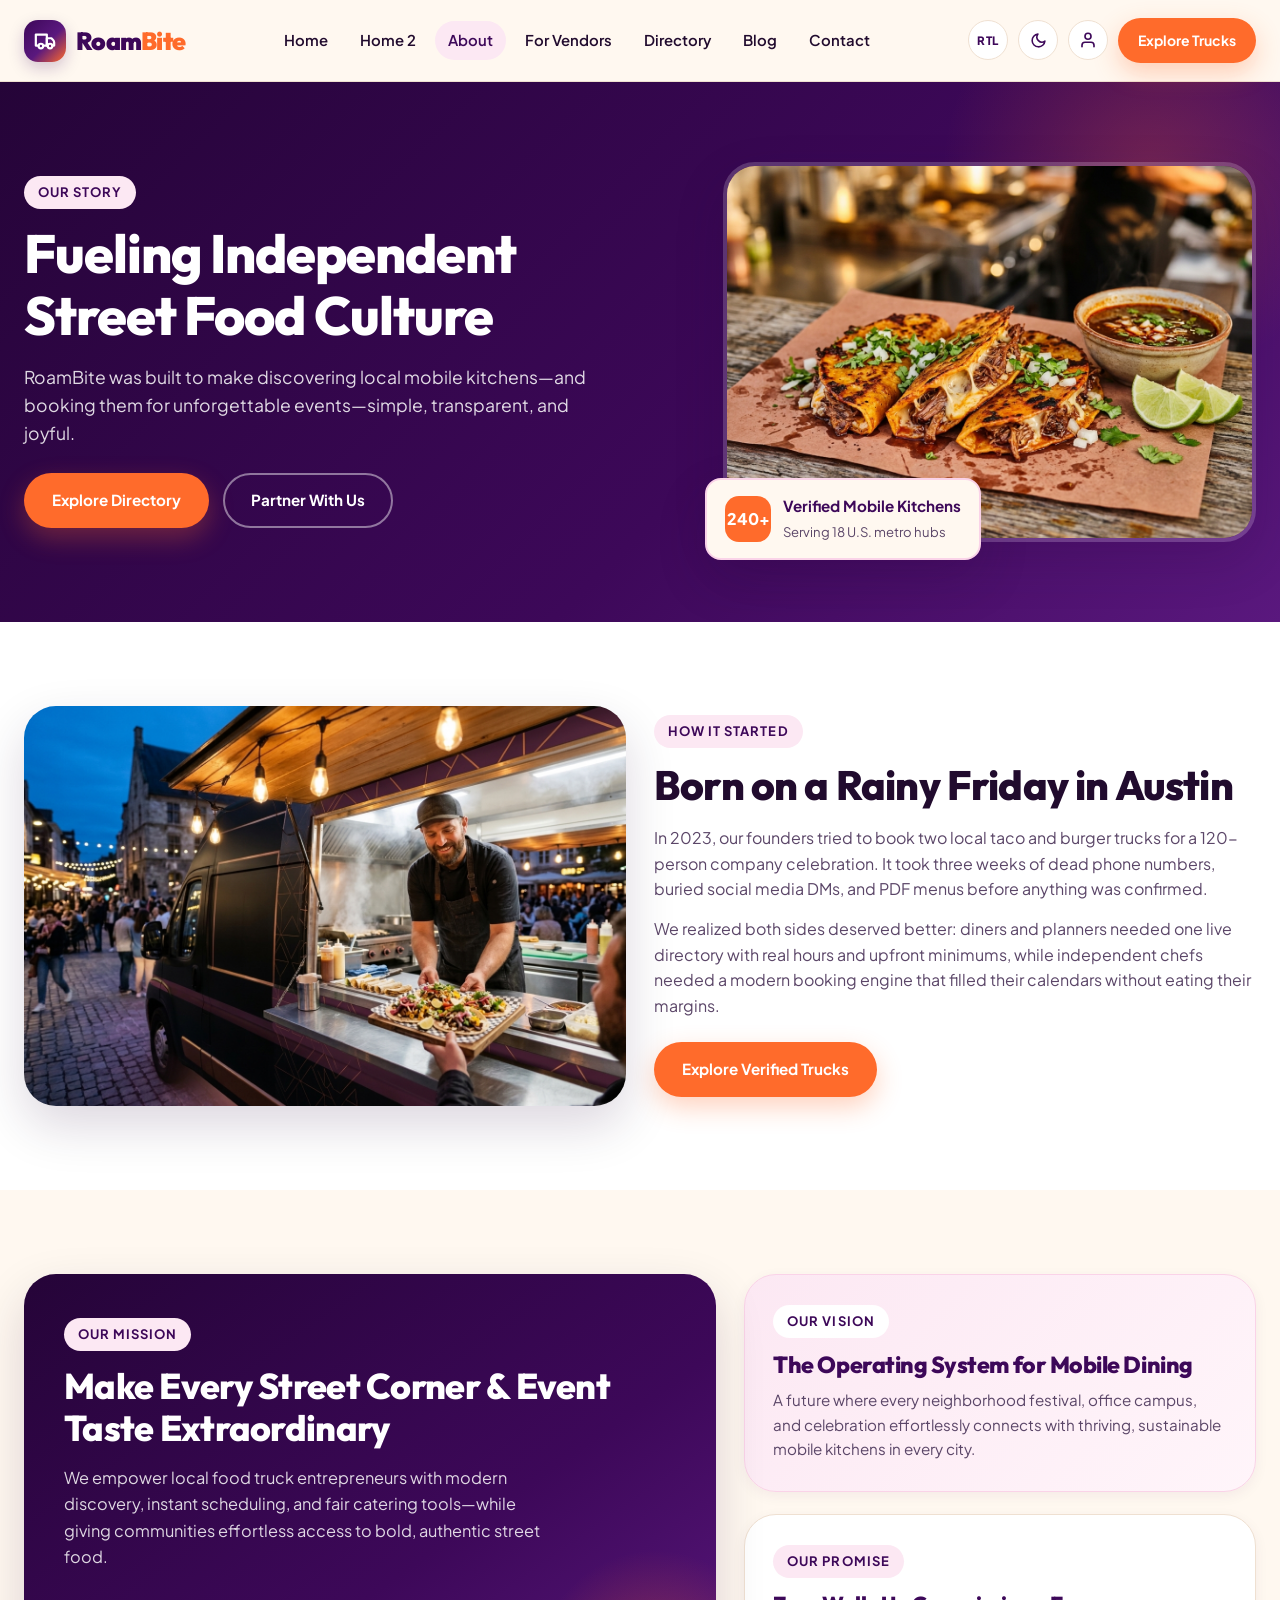
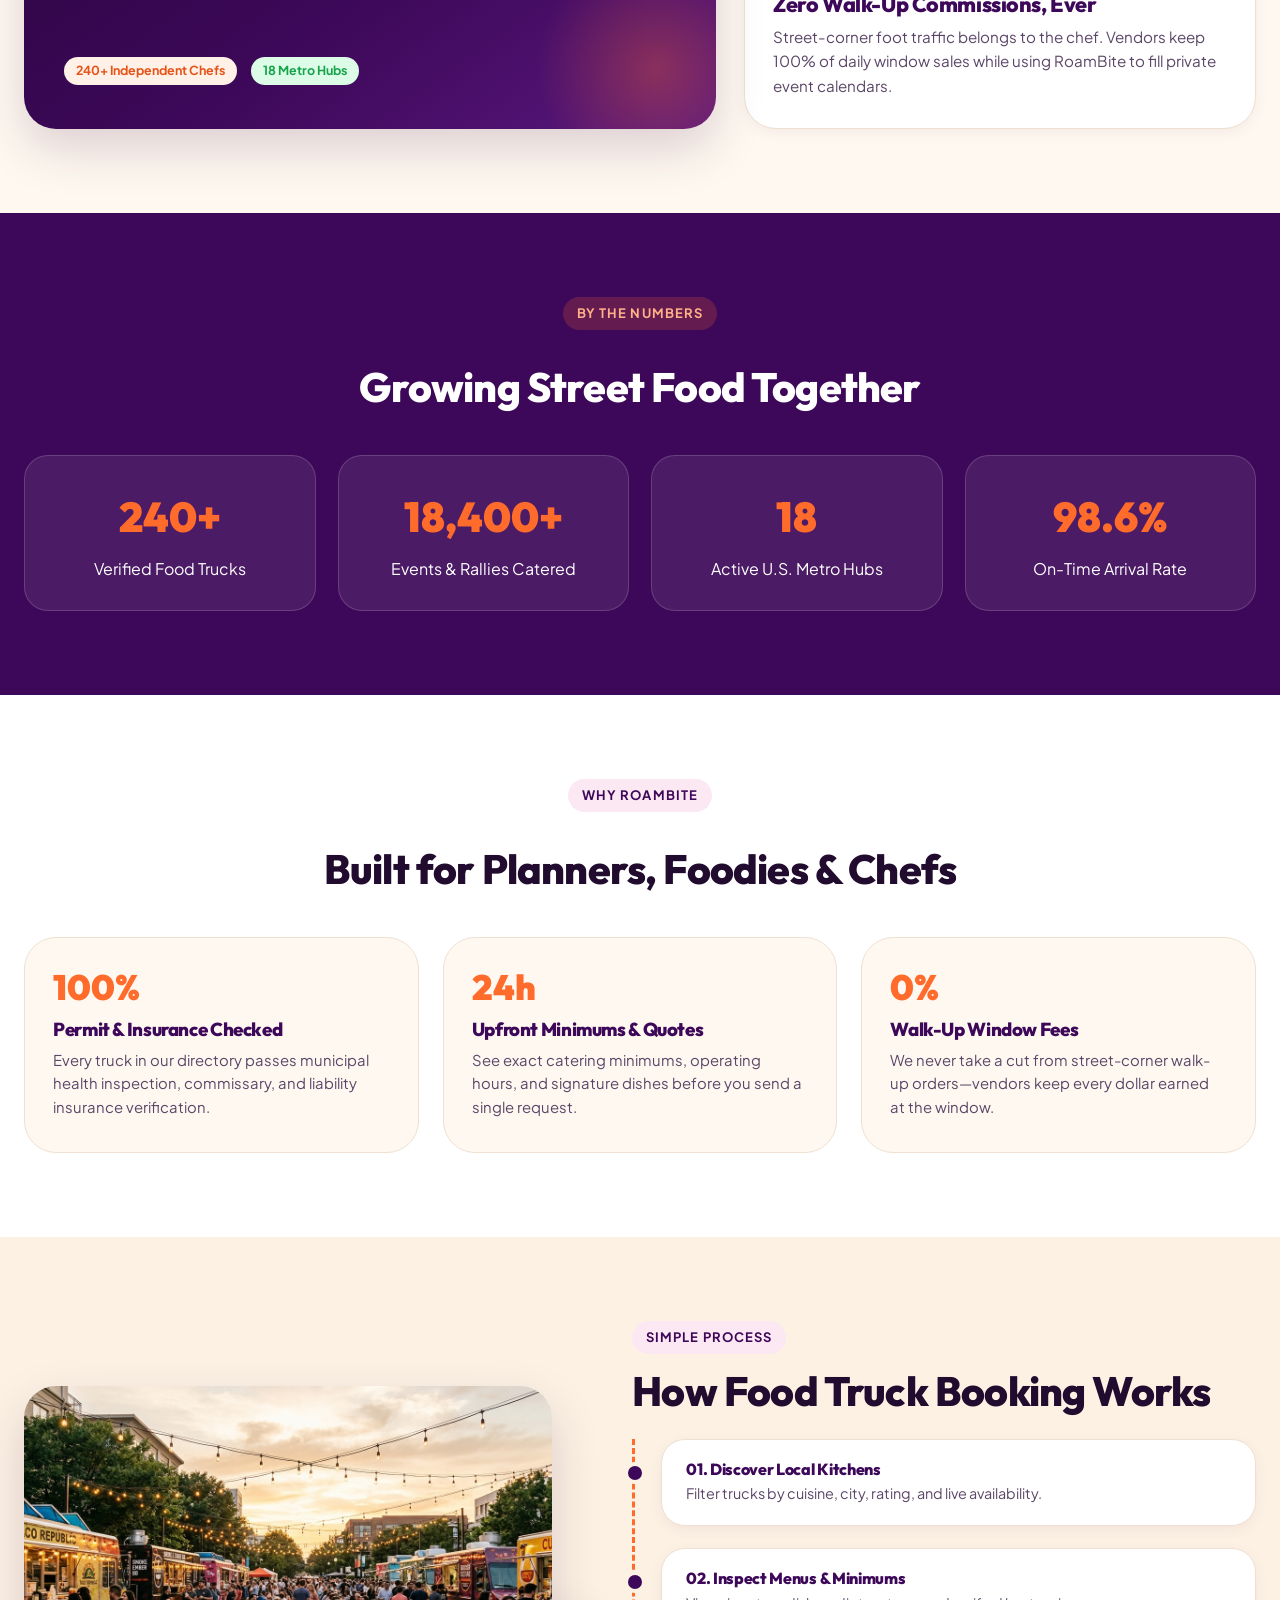
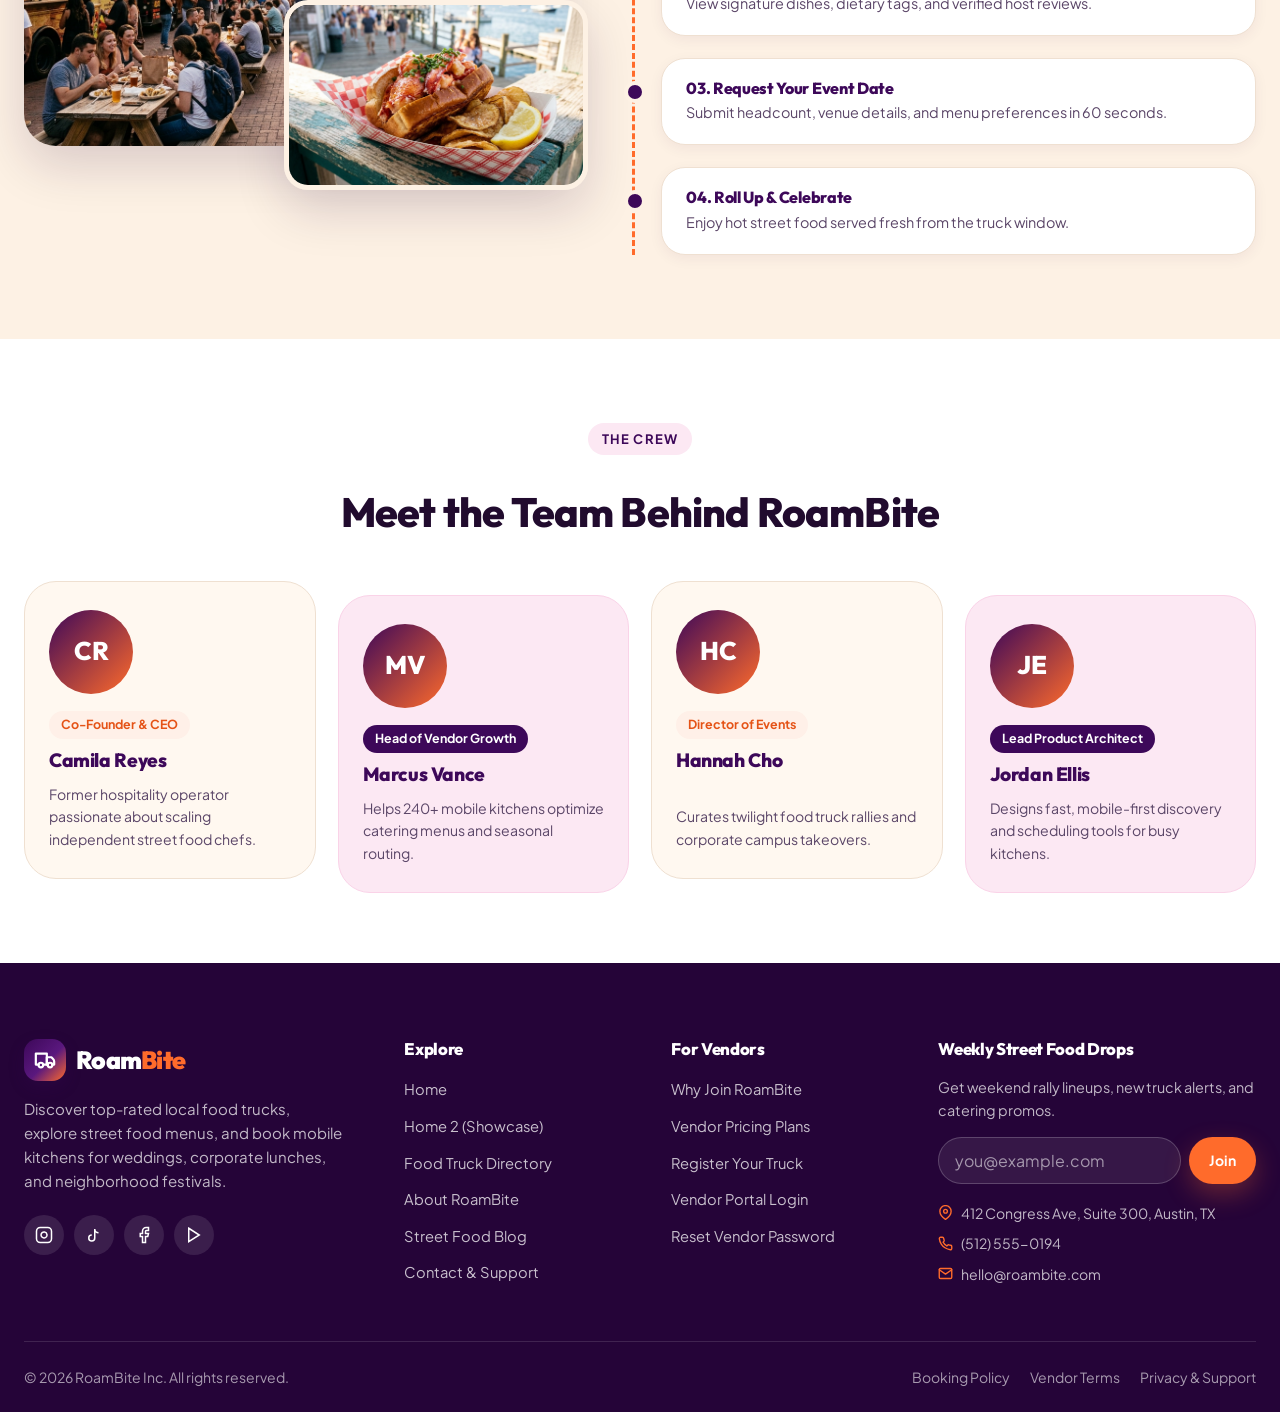
==== commit 3da04e16: "final commit" ====
--- a/about.html
+++ b/about.html
@@ -3,6 +3,7 @@
 <head>
   <meta charset="UTF-8">
   <meta name="viewport" content="width=device-width, initial-scale=1.0">
+  <link rel="icon" type="image/svg+xml" href="assets/favicon.svg">
   <title>About RoamBite — Our Mission, Story & Team</title>
   <meta name="description" content="Learn how RoamBite connects hungry communities and event planners with independent local food truck chefs.">
   <link rel="preconnect" href="https://fonts.googleapis.com">
--- a/css/styles.css
+++ b/css/styles.css
@@ -66,6 +66,7 @@
 
 /* Dark Theme Tokens & Full High-Contrast Overrides */
 [data-theme="dark"] {
+  color-scheme: dark;
   --off-white: #12051C;
   --cream-soft: #190926;
   --cream-warm: #210D33;
@@ -190,6 +191,7 @@
 [data-theme="dark"] .modal-header h3,
 [data-theme="dark"] .faq-question,
 [data-theme="dark"] .form-label,
+[data-theme="dark"] .price-amount,
 [data-theme="dark"] .nav-link.active,
 [data-theme="dark"] .nav-link:hover,
 [data-theme="dark"] .account-menu a,
@@ -232,12 +234,23 @@
 }
 
 [data-theme="dark"] .form-control,
+[data-theme="dark"] .form-control:focus,
 [data-theme="dark"] .hero-search-field input,
 [data-theme="dark"] .hero-search-field select,
 [data-theme="dark"] .dash-search-wrap input {
-  background: #14061E;
-  color: #F8F3FC;
+  background: #14061E !important;
+  color: #F8F3FC !important;
   border-color: #4D246B;
+}
+
+[data-theme="dark"] .form-control:focus {
+  border-color: var(--orange-warm) !important;
+  box-shadow: 0 0 0 3px rgba(255, 107, 43, 0.22);
+}
+
+[data-theme="dark"] input[type="date"]::-webkit-calendar-picker-indicator {
+  filter: invert(1) brightness(1.2);
+  cursor: pointer;
 }
 
 [data-theme="dark"] .hero-search-field input,
@@ -282,6 +295,7 @@
 html {
   scroll-behavior: smooth;
   font-size: 16px;
+  overflow-x: hidden;
 }
 
 body {
@@ -290,7 +304,12 @@
   color: var(--text-main);
   line-height: 1.6;
   overflow-x: hidden;
+  width: 100%;
   -webkit-font-smoothing: antialiased;
+}
+
+body:not(.dash-body):not([data-page="auth"]) {
+  padding-top: var(--header-height);
 }
 
 img {
@@ -373,6 +392,8 @@
 .eyebrow {
   display: inline-flex;
   align-items: center;
+  justify-content: center;
+  text-align: center;
   gap: 8px;
   font-size: 0.8125rem;
   font-weight: 700;
@@ -383,6 +404,16 @@
   background: var(--pink-light);
   color: var(--purple-deep);
   margin-bottom: 14px;
+  max-width: 100%;
+}
+
+@media (max-width: 480px) {
+  .eyebrow {
+    font-size: 0.68rem;
+    letter-spacing: 0.04em;
+    padding: 6px 12px;
+    gap: 6px;
+  }
 }
 
 .bg-purple .eyebrow,
@@ -523,10 +554,13 @@
    Header & Navigation
    ========================================================================== */
 .site-header {
-  position: sticky;
+  position: fixed;
   top: 0;
+  left: 0;
+  right: 0;
+  width: 100%;
   z-index: 1000;
-  background: rgba(255, 248, 240, 0.94);
+  background: rgba(255, 248, 240, 0.96);
   backdrop-filter: blur(14px);
   border-bottom: 1px solid var(--cream-border);
   height: var(--header-height);
@@ -732,9 +766,14 @@
 .mobile-drawer {
   display: none;
   position: fixed;
-  inset: var(--header-height) 0 0 0;
+  top: var(--header-height);
+  left: 0;
+  right: 0;
+  bottom: 0;
+  height: calc(100vh - var(--header-height));
+  height: calc(100dvh - var(--header-height));
   background: var(--cream-soft);
-  z-index: 999;
+  z-index: 1050;
   padding: 24px;
   overflow-y: auto;
   flex-direction: column;
@@ -771,6 +810,31 @@
 /* ==========================================================================
    Reusable Cards & Grids
    ========================================================================== */
+.grid-2,
+.grid-3,
+.grid-4,
+.form-grid {
+  min-width: 0;
+}
+
+.grid-2 > *,
+.grid-3 > *,
+.grid-4 > *,
+.form-grid > *,
+.form-group {
+  min-width: 0;
+  max-width: 100%;
+}
+
+.form-control,
+input,
+select,
+textarea,
+iframe {
+  max-width: 100%;
+  box-sizing: border-box;
+}
+
 .grid-2 {
   display: grid;
   grid-template-columns: repeat(2, 1fr);
@@ -1196,8 +1260,10 @@
   }
   .mobile-toggle {
     display: inline-flex;
-  }
-  .header-actions .btn-primary {
+    flex-shrink: 0;
+  }
+  .header-actions .btn-primary,
+  .header-actions .account-dropdown {
     display: none;
   }
   .grid-4 {
@@ -1208,9 +1274,55 @@
   }
 }
 
+[data-theme="dark"] .mobile-drawer {
+  background: #14061E;
+}
+
+[data-theme="dark"] .mobile-nav-list a {
+  background: #1E0C2E;
+  color: #F8F3FC;
+  border-color: #3F1F5C;
+}
+
+[data-theme="dark"] .mobile-nav-list a.active {
+  background: var(--orange-warm);
+  color: #FFFFFF;
+  border-color: var(--orange-warm);
+}
+
 @media (max-width: 768px) {
   .section {
-    padding: 60px 0;
+    padding: 56px 0;
+  }
+  .section-header {
+    flex-direction: column;
+    align-items: center;
+    text-align: center;
+  }
+  .page-hero-content,
+  .hero-home,
+  .hero-home2,
+  .promo-banner,
+  .concierge-showcase-card,
+  .spotlight-content {
+    text-align: center;
+  }
+  .page-hero-actions,
+  .location-chips,
+  .discovery-tabs,
+  .results-toolbar,
+  .hscroll-header-controls {
+    justify-content: center;
+  }
+  .page-hero-actions .btn,
+  .hero-home2 .btn {
+    width: 100%;
+    max-width: 300px;
+  }
+  .hero-floating-card,
+  .page-hero-badge {
+    justify-content: center;
+    text-align: left;
   }
   .grid-2,
   .grid-3,
@@ -1221,15 +1333,67 @@
   .footer-grid {
     grid-template-columns: 1fr;
     gap: 32px;
-  }
-  .header-actions .account-trigger span.label-text {
-    display: none;
+    text-align: center;
+  }
+  .footer-brand p {
+    margin-left: auto;
+    margin-right: auto;
+  }
+  .social-links,
+  .footer-contact-list span {
+    justify-content: center;
   }
 }
 
 @media (max-width: 480px) {
   .container {
-    padding: 0 16px;
+    padding: 0 14px;
+  }
+  .header-inner {
+    gap: 10px;
+  }
+  .brand-logo {
+    font-size: 1.28rem;
+    gap: 8px;
+  }
+  .brand-icon {
+    width: 36px;
+    height: 36px;
+    border-radius: 11px;
+  }
+  .header-actions {
+    gap: 7px;
+  }
+  .header-icon-btn,
+  .mobile-toggle {
+    width: 36px;
+    height: 36px;
+  }
+  .contact-form-card,
+  .step-card,
+  .promo-banner,
+  .concierge-showcase-card,
+  .mission-hero-card,
+  .vision-card,
+  .chef-voice-card,
+  .rally-alert-card,
+  .guarantee-panel,
+  .support-sla-card,
+  .map-radar-panel,
+  .testimonial-feature-block,
+  .vendor-bento-lead,
+  .vendor-bento-card {
+    padding: 22px 18px !important;
+  }
+  .overlap-photo-stack {
+    padding-right: 0;
+    padding-bottom: 0;
+  }
+  .overlap-photo-accent {
+    position: static;
+    width: 100%;
+    margin-top: 12px;
+    border: none;
   }
   .truck-card-actions {
     grid-template-columns: 1fr;
--- a/css/pages.css
+++ b/css/pages.css
@@ -1516,7 +1516,7 @@
 
 .filter-controls-grid {
   display: grid;
-  grid-template-columns: 1.6fr 1fr 1fr 1fr 1fr;
+  grid-template-columns: 1.4fr 1fr 1fr 1fr 1fr 1fr;
   gap: 14px;
   margin-bottom: 18px;
 }
@@ -1767,9 +1767,9 @@
 
 /* Vendor Auth Portal */
 .auth-section {
-  min-height: calc(100vh - var(--header-height));
+  min-height: 100vh;
   background: linear-gradient(135deg, var(--cream-soft) 0%, var(--pink-light) 100%);
-  padding: 56px 0;
+  padding: 40px 0;
   display: flex;
   align-items: center;
 }
@@ -1782,6 +1782,49 @@
   overflow: hidden;
   box-shadow: var(--shadow-lg);
   border: 1px solid var(--cream-border);
+}
+
+.auth-shell.auth-shell-single {
+  grid-template-columns: 1fr;
+  max-width: 580px;
+  width: 100%;
+}
+
+.auth-tab {
+  white-space: nowrap;
+  font-size: 0.88rem;
+}
+
+@media (max-width: 480px) {
+  .auth-main {
+    padding: 24px 16px !important;
+  }
+  .auth-tabs {
+    padding: 4px;
+    gap: 4px;
+  }
+  .auth-tab {
+    padding: 9px 10px;
+    font-size: 0.82rem;
+  }
+}
+
+[data-theme="dark"] .auth-section {
+  background: linear-gradient(135deg, #12051C 0%, #1E0B2E 100%);
+}
+
+[data-theme="dark"] .auth-tabs {
+  background: #12051C;
+  border: 1px solid #3F1F5C;
+}
+
+[data-theme="dark"] .auth-tab {
+  color: #D7C7E8;
+}
+
+[data-theme="dark"] .auth-tab.active {
+  background: var(--orange-warm);
+  color: #FFFFFF;
 }
 
 .auth-aside {
@@ -1895,6 +1938,10 @@
     border-radius: var(--radius-lg);
     padding: 12px;
   }
+  .hero-search-box .hero-search-field {
+    width: 100%;
+    max-width: 100% !important;
+  }
   .hero-search-divider {
     width: 100%;
     height: 1px;
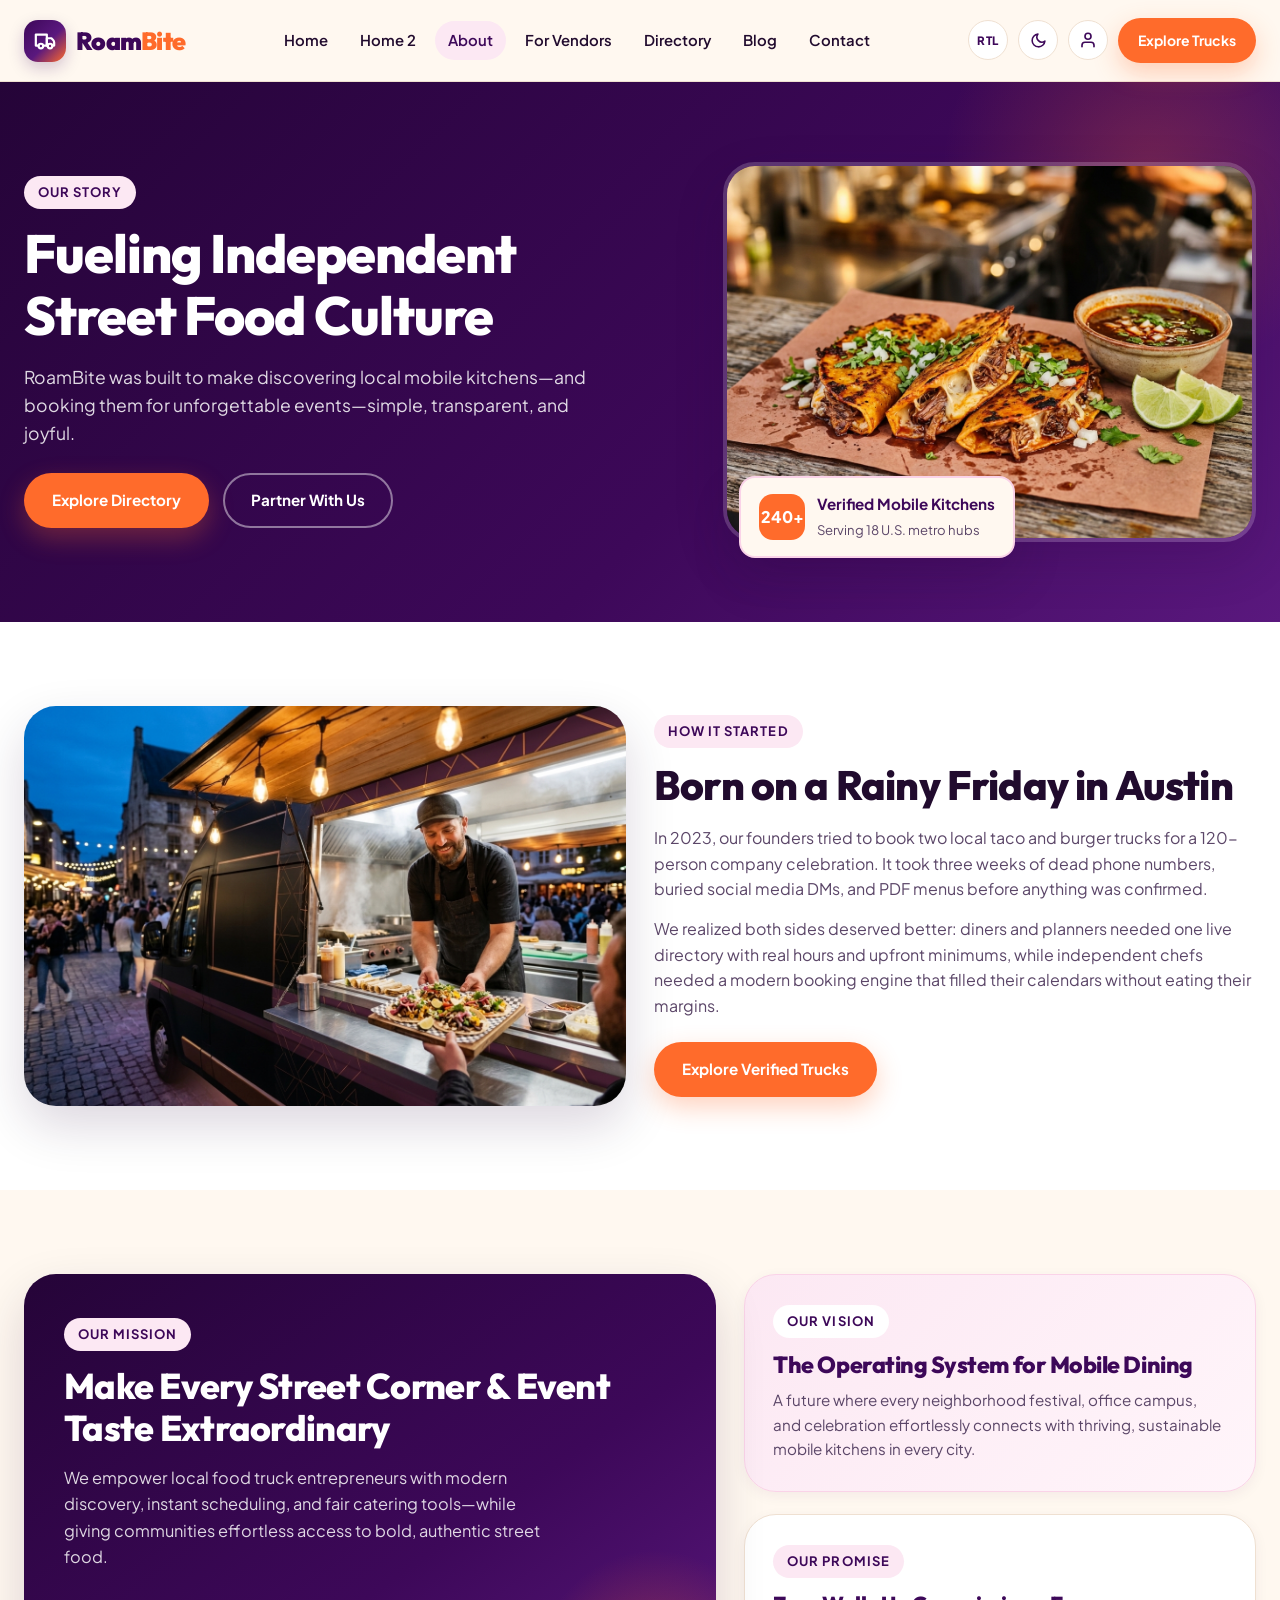
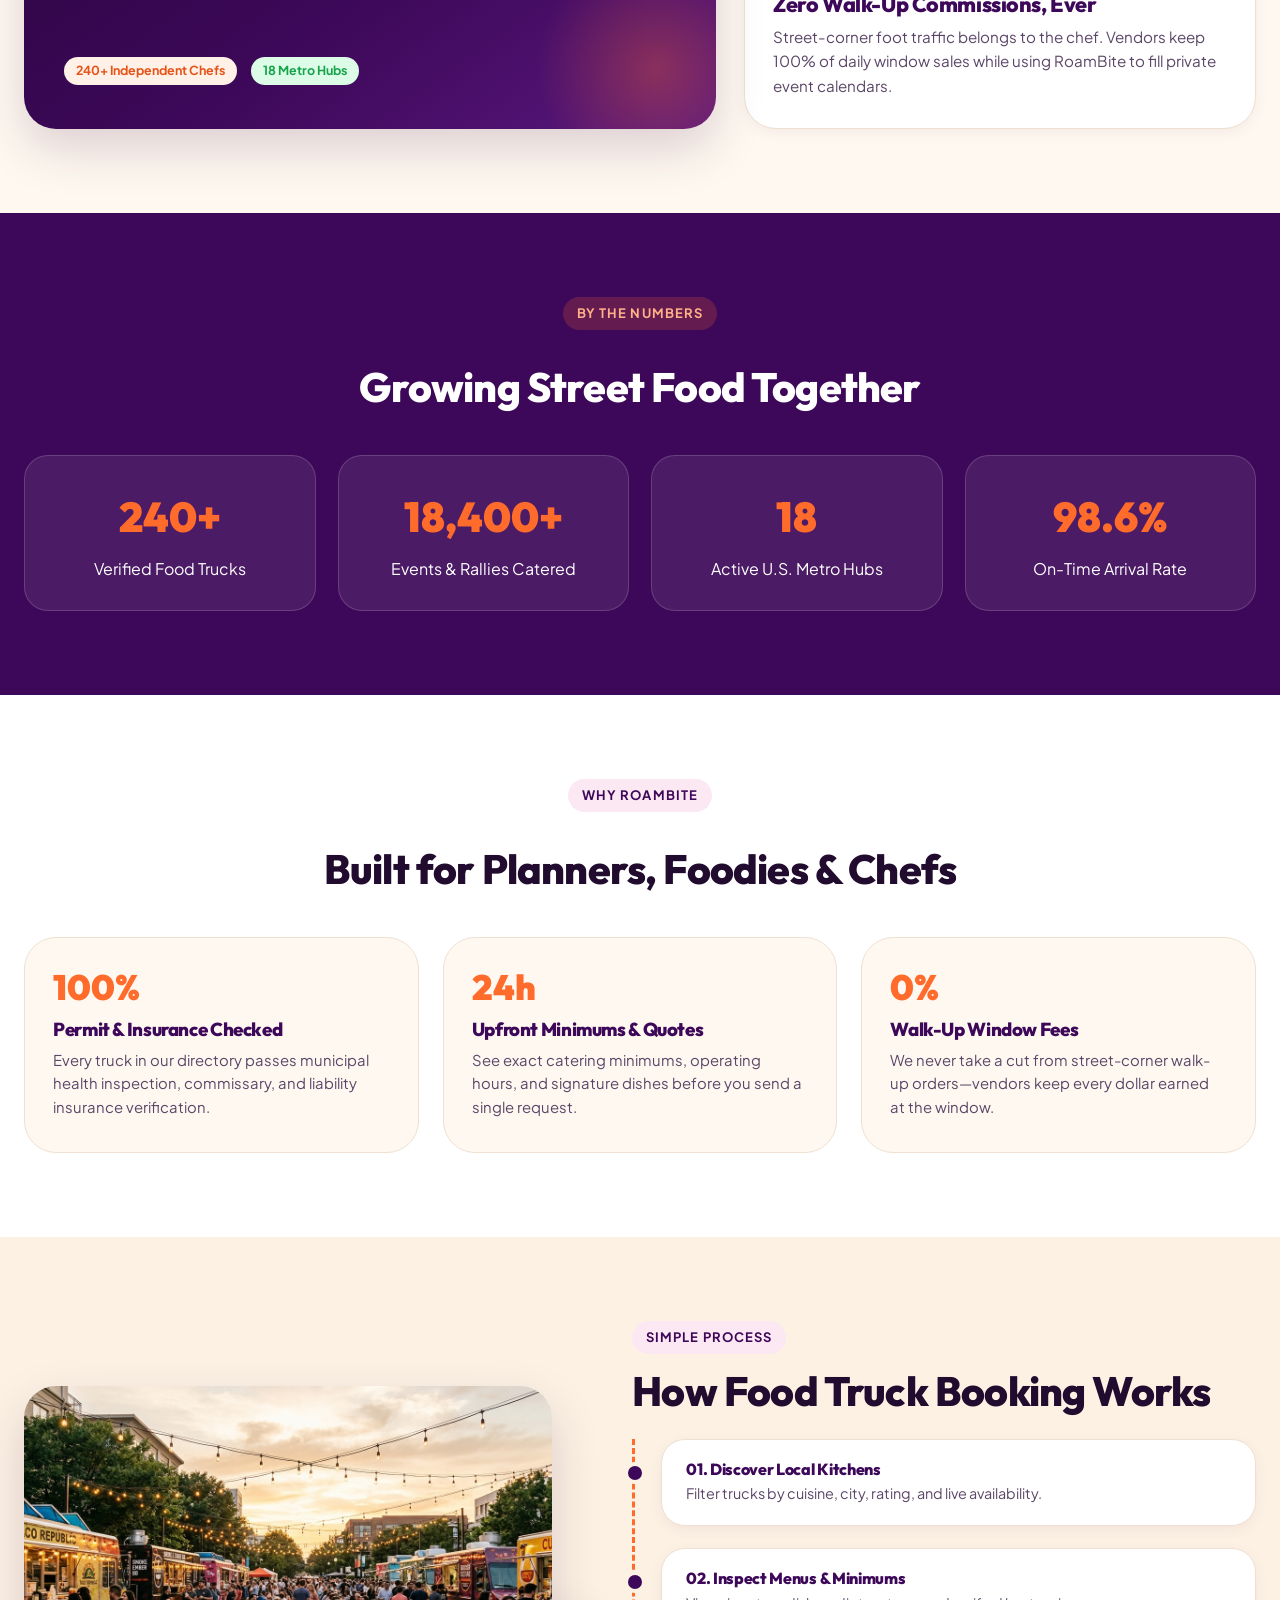
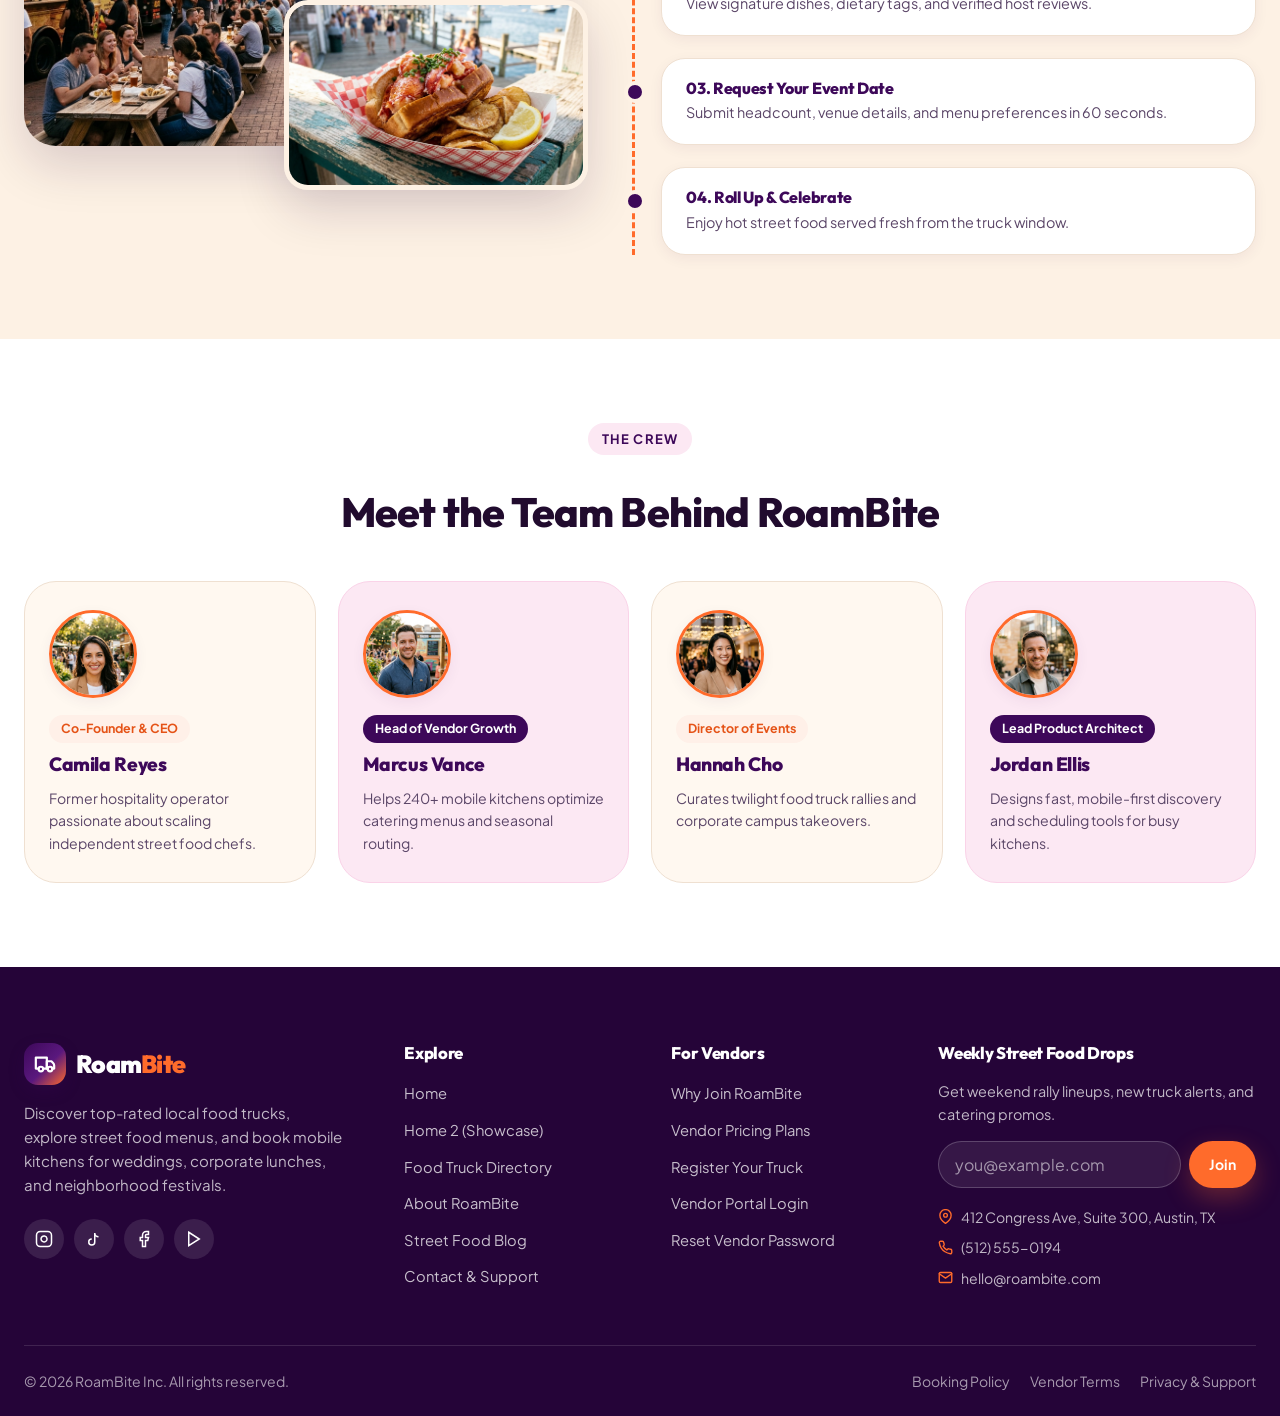
==== commit 015fbc98: "final commit" ====
--- a/about.html
+++ b/about.html
@@ -1,4 +1,4 @@
-﻿<!DOCTYPE html>
+<!DOCTYPE html>
 <html lang="en">
 <head>
   <meta charset="UTF-8">
@@ -190,7 +190,7 @@
         <div class="team-editorial-grid">
           <div class="team-profile-card">
             <div>
-              <div class="team-avatar" style="margin:0 0 16px 0;">CR</div>
+              <img src="assets/images/team-1.jpg" alt="Camila Reyes — Co-Founder & CEO" class="team-photo">
               <span class="badge badge-booking" style="margin-bottom:10px;">Co-Founder & CEO</span>
               <h3 style="color:var(--purple-deep); font-size:1.2rem;">Camila Reyes</h3>
             </div>
@@ -198,7 +198,7 @@
           </div>
           <div class="team-profile-card">
             <div>
-              <div class="team-avatar" style="margin:0 0 16px 0;">MV</div>
+              <img src="assets/images/team-2.jpg" alt="Marcus Vance — Head of Vendor Growth" class="team-photo">
               <span class="badge badge-purple" style="margin-bottom:10px;">Head of Vendor Growth</span>
               <h3 style="color:var(--purple-deep); font-size:1.2rem;">Marcus Vance</h3>
             </div>
@@ -206,7 +206,7 @@
           </div>
           <div class="team-profile-card">
             <div>
-              <div class="team-avatar" style="margin:0 0 16px 0;">HC</div>
+              <img src="assets/images/team-3.jpg" alt="Hannah Cho — Director of Events" class="team-photo">
               <span class="badge badge-booking" style="margin-bottom:10px;">Director of Events</span>
               <h3 style="color:var(--purple-deep); font-size:1.2rem;">Hannah Cho</h3>
             </div>
@@ -214,7 +214,7 @@
           </div>
           <div class="team-profile-card">
             <div>
-              <div class="team-avatar" style="margin:0 0 16px 0;">JE</div>
+              <img src="assets/images/team-4.jpg" alt="Jordan Ellis — Lead Product Architect" class="team-photo">
               <span class="badge badge-purple" style="margin-bottom:10px;">Lead Product Architect</span>
               <h3 style="color:var(--purple-deep); font-size:1.2rem;">Jordan Ellis</h3>
             </div>
--- a/css/styles.css
+++ b/css/styles.css
@@ -235,12 +235,18 @@
 
 [data-theme="dark"] .form-control,
 [data-theme="dark"] .form-control:focus,
-[data-theme="dark"] .hero-search-field input,
-[data-theme="dark"] .hero-search-field select,
 [data-theme="dark"] .dash-search-wrap input {
   background: #14061E !important;
   color: #F8F3FC !important;
   border-color: #4D246B;
+}
+
+[data-theme="dark"] .hero-search-field input,
+[data-theme="dark"] .hero-search-field select {
+  background: transparent !important;
+  color: #F8F3FC !important;
+  border: none !important;
+  box-shadow: none !important;
 }
 
 [data-theme="dark"] .form-control:focus {
--- a/css/pages.css
+++ b/css/pages.css
@@ -79,8 +79,8 @@
 
 .page-hero-badge {
   position: absolute;
-  bottom: -18px;
-  left: -18px;
+  bottom: -16px;
+  left: 16px;
   background: var(--cream-soft);
   color: var(--purple-deep);
   padding: 14px 18px;
@@ -224,11 +224,11 @@
 
 .hero-floating-card {
   position: absolute;
-  bottom: -20px;
-  left: -24px;
+  bottom: -18px;
+  left: 16px;
   background: var(--cream-soft);
   color: var(--purple-deep);
-  padding: 16px 20px;
+  padding: 14px 18px;
   border-radius: var(--radius-md);
   box-shadow: var(--shadow-lg);
   display: flex;
@@ -980,14 +980,24 @@
   background: var(--cream-soft);
   display: flex;
   flex-direction: column;
-  justify-content: space-between;
+  justify-content: flex-start;
   transition: transform 0.3s ease, box-shadow 0.3s ease;
+}
+
+.team-photo {
+  width: 88px;
+  height: 88px;
+  border-radius: 50%;
+  object-fit: cover;
+  object-position: center top;
+  margin-bottom: 16px;
+  border: 3px solid var(--orange-warm);
+  box-shadow: var(--shadow-sm);
 }
 
 .team-profile-card:nth-child(even) {
   background: var(--pink-light);
   border-color: var(--pink-soft);
-  transform: translateY(14px);
 }
 
 .team-profile-card:hover {
